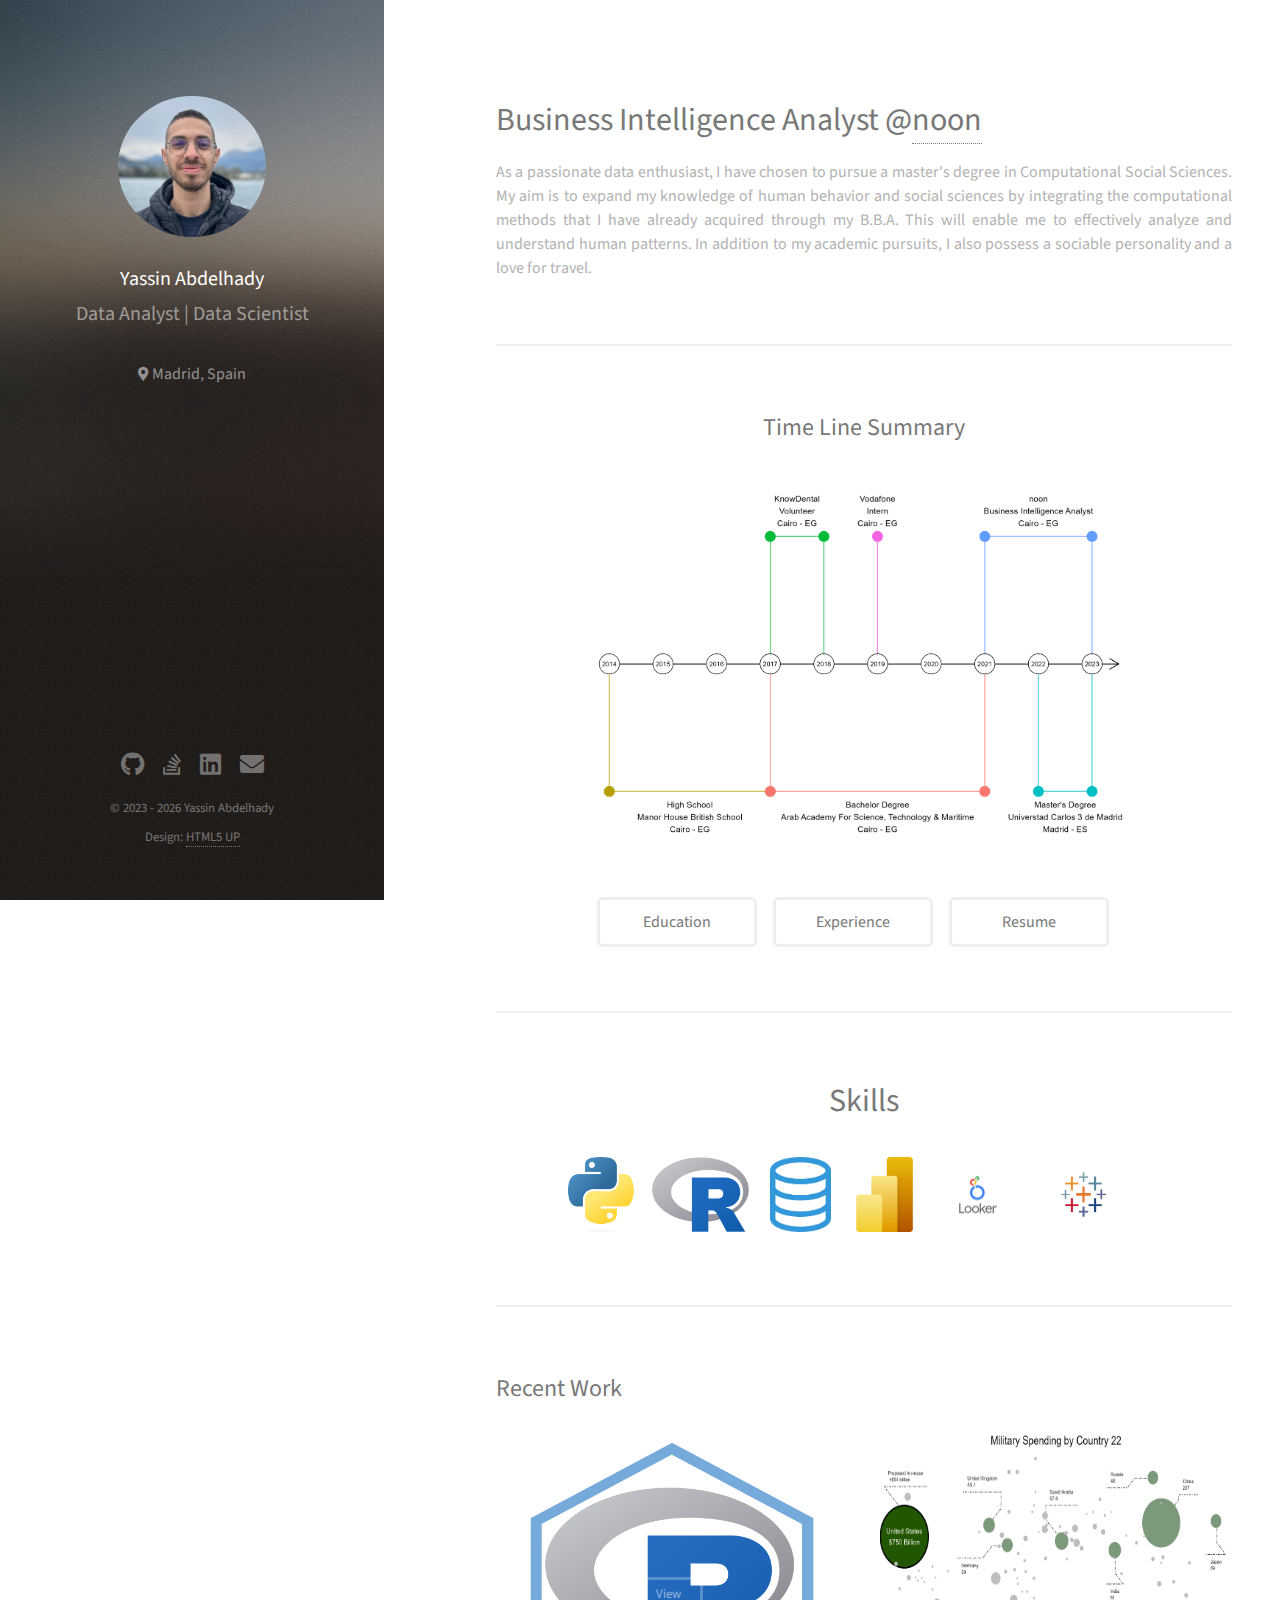
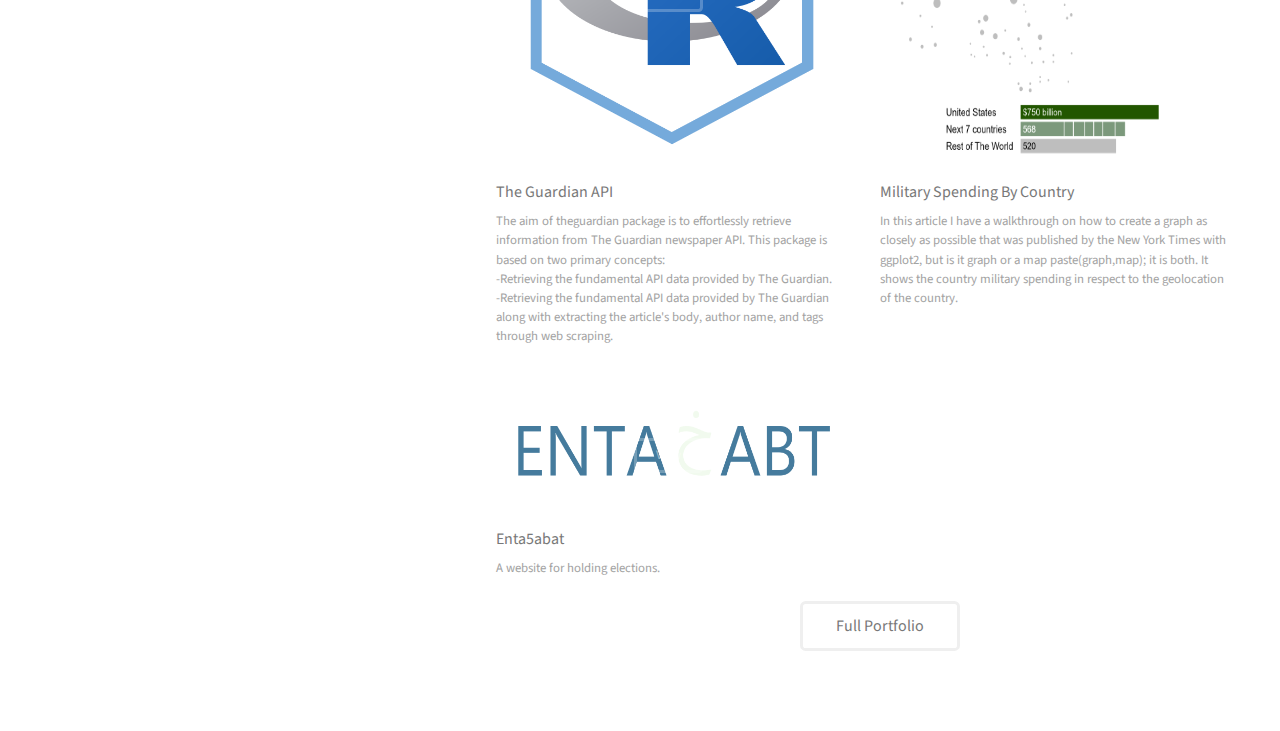
==== index.html @ 26bedea7 "go live" ====
<!-- Well hello  there ;) -->
<!DOCTYPE HTML>
<html>
	<head>
		<title>Yassin Abdelhady</title>
		<meta charset="utf-8" />
		<meta name="viewport" content="width=device-width, initial-scale=1, user-scalable=no" />
		<link rel="stylesheet" href="assets/css/main.css" />
		<link rel="icon" type="image/x-icon" href="pineapple.ico">
	</head>
	<body class="is-preload">
		<!-- Header -->
			
			<header id="header">
				
				<div class="inner">
					<img class="image avatar" src="images/headshot.jpeg" alt="" />
					<h1><strong>Yassin Abdelhady</strong></h1>
					<h1>Data Analyst | Data Scientist</h1>
					</h1>
					<br /><i class='fas fa-map-marker-alt' style='font-size:14px'></i>  Madrid, Spain
				</div>
			
			</header>

		<!-- Main -->
			<div id="main">
				<!-- One -->
					<section id="one">
						<header class="major">
							<h2>Business Intelligence Analyst 
								<!-- <br /> -->
							@<a href = 'https://www.noon.com/egypt-en/' target="_blank">noon</a></h2>
							<p>
								As a passionate data enthusiast, I have chosen to pursue a master's degree in Computational Social Sciences. 
								My aim is to expand my knowledge of human behavior and social sciences by integrating the computational methods that I have already acquired through my B.B.A. 
								This will enable me to effectively analyze and understand human patterns. In addition to my academic pursuits, I also possess a sociable personality and a love for travel.
							</p>
						</header>
					</section>

				<!-- Two -->
				<section id="two">
						<center><h2>Time Line Summary</h2></center>
							<img class="image fit thumb" t src="r/timeline/timeline.png" alt="" style="width: 75%;display: block;margin-left: auto;margin-right: auto;"/>
							<!-- <h3>Time Line</h3> -->
							<!-- <p>Lorem ipsum dolor sit amet nisl sed nullam feugiat.</p> -->
						<!-- <div style="float: left;"> -->
						
						<ul class="actions">
							<li style="float: left;"><a href="timeline/education.html" class="button">Education</a></li>
							<li style="float: left;"><a href="timeline/experience.html" class="button">Experience</a></li>
							<li style="float: left;"><a href="https://drive.google.com/uc?export=download&id=1dZt0J-HD755Jfjo79L6PGX-BUl7qCb-P" class="button" >Resume</a></li>
							<br>
							<li style = "color:transparent">blank</li>
						</ul>
					
				</section>
				<!-- <br><br> -->

				<!-- Three -->
				<section id="three">
					<center><strong><h1>Skills</h1></strong></center>
							<!-- <i class='fab fa-python' style='font-size:86px'></i> -->
							<!-- <i class='fab fa-R' style='font-size:36px'></i> -->
							<ul class="actions">
							<li style="float: left;" ><img src="images/thumbs/python.png" style="height: 75px;" title='Python'></img></li>
							<li style="float: left;"><img src="images/thumbs/R.png" style="height: 75px;" title='R'></img></li>
							<li style="float: left; margin-left: 5px;"><img src="images/thumbs/sql.png" style="height: 75px;" title='SQL'></img></li>
							<!-- <li style="float: left;border-left: 2px solid black;height: 75px; margin-left: 25px;"></li> -->
							<li style="float: left;"><img src="images/thumbs/Power_BI.png" style="height: 75px;" title='Power BI'></img></li>
							<li style="float: left;"><img src="images/thumbs/Looker.png" style="height: 75px;" title='Looker'></img></li>
							<li style="float: left;"><img src="images/thumbs/tableau.png" style="height: 75px;" title='Tableau'></img></li>
							<!-- <br> -->
							<li style = "color:transparent;">blank</li>

							</ul>
				</section>
				<!-- Four -->
					<section id="four">
						<h2>Recent Work</h2>
						<div class="row">
							<article class="col-6 col-12-xsmall work-item">
								<a href="http://127.0.0.1:5500/projects/theguardianapi/TheGuardianApi.html" class="image fit thumb"><img src="projects/theguardianapi/rpackages.png" alt="" /></a>
								<a href="https://github.com/Yassinabdelhadyy/theguardian">
									<h3>The Guardian API</h3>
								</a>
								<p>
									The aim of theguardian package is to effortlessly retrieve information from The Guardian newspaper API. This package is based on two primary concepts:
									<br>-Retrieving the fundamental API data provided by The Guardian.
									<br>-Retrieving the fundamental API data provided by The Guardian along with extracting the article's body, author name, and tags through web scraping.									 
								</p>
							</article>

							<article class="col-6 col-12-xsmall work-item">
								<!-- <a href="images/fulls/01.jpg" class="image fit thumb"><img src="images/thumbs/01.jpg" alt="" /></a> -->
								<a href="projects\datavisproject\100490068.html" class="image fit thumb" ><img src="projects\datavisproject\Replication.png" alt="Replication" /></a>
								<a href= "https://csslab.uc3m.es/dataviz/projects/2022/100490068/ ">
									<h3>Military Spending By Country</h3>
								</a>
								<p>In this article I have a walkthrough on how to create a graph as closely as possible that was published by the New York Times with ggplot2, but is it graph or a map paste(graph,map); it is both. It shows the country military spending in respect to the geolocation of the country.</p>
							</article>
							<article class="col-6 col-12-xsmall work-item">
								<a href="http://127.0.0.1:5500/projects/enta5abat/enta5abat.html" class="image fit thumb"><img src="projects\enta5abat\images\enta5abatlogo.png" alt="" /></a>
								<a href ="http://reso.great-site.net/?i=1" target="_blank"><h3>Enta5abat</h3></a>
								<p>A website for holding elections.</p>
							</article>
							<!-- <article class="col-6 col-12-xsmall work-item">
								<a href="#" class="image fit thumb"><img src="images/thumbs/02.jpg" alt="" /></a>
								<a href ="http://reso.great-site.net/?i=1" target="_blank"><h3></h3></a>
								<p></p>
							</article> -->

						</div>
						<ul class="actions">
							<li><a href="projects/projects.html" class="button">Full Portfolio</a></li>
						</ul>
					</section>
			</div>
		<!-- Footer -->
			<footer id="footer">
				<div class="inner">
					<ul class="icons">
						<!-- <li><a href="#" class="icon brands fa-twitter"><span class="label">Twitter</span></a></li> -->
						<li><a href="https://github.com/Yassinabdelhadyy" class="icon brands fa-github" target="_blank" ><span class="label">Github</span></a></li>
						<li><a href="https://stackoverflow.com/users/20646797/yassinabdelhady" class="icon brands fa-stack-overflow" target="_blank"><span class="label">Stack overflow</span></a></li>
						<li><a href="https://www.linkedin.com/in/yassin-abdelhady/" class="icon brands fa-linkedin" target="_blank"><span class="label">LinkedIn</span></a></li>
						<!-- <li><a href="#" class="icon brands fa-dribbble"><span class="label">Dribbble</span></a></li> -->
						<li><a href="mailto:yassinabdelhady@gmail.com" class="icon solid fa-envelope" target="_blank"><span class="label">Email</span></a></li>
					</ul>
					<ul class="copyright">
						<li>&copy; 2023 - <script>document.write(/\d{4}/.exec(Date())[0])</script> Yassin Abdelhady</li><li>Design: <a href="http://html5up.net">HTML5 UP</a></li>
					</ul>
				</div>
			</footer>

		<!-- Scripts -->
			<script src="assets/js/jquery.min.js"></script>
			<script src="assets/js/jquery.poptrox.min.js"></script>
			<script src="assets/js/browser.min.js"></script>
			<script src="assets/js/breakpoints.min.js"></script>
			<script src="assets/js/util.js"></script>
			<script src="assets/js/main.js"></script>

	</body>
</html>
---- assets/css/main.css ----
@import url("fontawesome-all.min.css");
@import url("https://fonts.googleapis.com/css?family=Source+Sans+Pro:400,400italic");

/*
	Strata by HTML5 UP
	html5up.net | @ajlkn
	Free for personal and commercial use under the CCA 3.0 license (html5up.net/license)
*/

html, body, div, span, applet, object,
iframe, h1, h2, h3, h4, h5, h6, p, blockquote,
pre, a, abbr, acronym, address, big, cite,
code, del, dfn, em, img, ins, kbd, q, s, samp,
small, strike, strong, sub, sup, tt, var, b,
u, i, center, dl, dt, dd, ol, ul, li, fieldset,
form, label, legend, table, caption, tbody,
tfoot, thead, tr, th, td, article, aside,
canvas, details, embed, figure, figcaption,
footer, header, hgroup, menu, nav, output, ruby,
section, summary, time, mark, audio, video {
	margin: 0;
	padding: 0;
	border: 0;
	font-size: 100%;
	font: inherit;
	vertical-align: baseline;}

article, aside, details, figcaption, figure,
footer, header, hgroup, menu, nav, section {
	display: block;}

body {
	line-height: 1;
}

ol, ul {
	list-style: none;
	
}

blockquote, q {
	quotes: none;
}

	blockquote:before, blockquote:after, q:before, q:after {
		content: '';
		content: none;
	}

table {
	border-collapse: collapse;
	border-spacing: 0;
}

body {
	-webkit-text-size-adjust: none;
}

mark {
	background-color: transparent;
	color: inherit;
}

input::-moz-focus-inner {
	border: 0;
	padding: 0;
}

input, select, textarea {
	-moz-appearance: none;
	-webkit-appearance: none;
	-ms-appearance: none;
	appearance: none;
}

/* Basic */

	html {
		box-sizing: border-box;
	}

	*, *:before, *:after {
		box-sizing: inherit;
	}

	body {
		background: #fff;
	}

		body.is-preload *, body.is-preload *:before, body.is-preload *:after {
			-moz-animation: none !important;
			-webkit-animation: none !important;
			-ms-animation: none !important;
			animation: none !important;
			-moz-transition: none !important;
			-webkit-transition: none !important;
			-ms-transition: none !important;
			transition: none !important;
		}

	body, input, select, textarea {
		color: #a2a2a2;
		font-family: "Source Sans Pro", Helvetica, sans-serif;
		font-size: 16pt;
		font-weight: 400;
		line-height: 1.75em;
	}

	a {
		-moz-transition: color 0.2s ease-in-out, border-color 0.2s ease-in-out;
		-webkit-transition: color 0.2s ease-in-out, border-color 0.2s ease-in-out;
		-ms-transition: color 0.2s ease-in-out, border-color 0.2s ease-in-out;
		transition: color 0.2s ease-in-out, border-color 0.2s ease-in-out;
		border-bottom: dotted 1px;
		color: #49bf9d;
		text-decoration: none;
	}

		a:hover {
			border-bottom-color: transparent;
			color: #49bf9d !important;
			text-decoration: none;
		}

	strong, b {
		color: #787878;
		font-weight: 400;
	}

	em, i {
		font-style: italic;
	}

	p {
		margin: 0 0 2em 0;
	}

	h1, h2, h3, h4, h5, h6 {
		color: #787878;
		font-weight: 400;
		line-height: 1em;
		margin: 0 0 1em 0;
	}

		h1 a, h2 a, h3 a, h4 a, h5 a, h6 a {
			color: inherit;
			text-decoration: none;
		}

	h1 {
		font-size: 2em;
		line-height: 1.5em;
	}

	h2 {
		font-size: 1.5em;
		line-height: 1.5em;
	}

	h3 {
		font-size: 1.25em;
		line-height: 1.5em;
	}

	h4 {
		font-size: 1.1em;
		line-height: 1.5em;
	}

	h5 {
		font-size: 0.9em;
		line-height: 1.5em;
	}

	h6 {
		font-size: 0.7em;
		line-height: 1.5em;
	}

	sub {
		font-size: 0.8em;
		position: relative;
		top: 0.5em;
	}

	sup {
		font-size: 0.8em;
		position: relative;
		top: -0.5em;
	}

	hr {
		border: 0;
		border-bottom: solid 2px #efefef;
		margin: 2em 0;
	}

		hr.major {
			margin: 3em 0;
		}

	blockquote {
		border-left: solid 6px #efefef;
		font-style: italic;
		margin: 0 0 2em 0;
		padding: 0.5em 0 0.5em 1.5em;
	}

	code {
		background: #f7f7f7;
		border-radius: 0.35em;
		border: solid 2px #efefef;
		font-family: "Courier New", monospace;
		font-size: 0.9em;
		margin: 0 0.25em;
		padding: 0.25em 0.65em;
	}

	pre {
		-webkit-overflow-scrolling: touch;
		font-family: "Courier New", monospace;
		font-size: 0.9em;
		margin: 0 0 2em 0;
	}

		pre code {
			display: block;
			line-height: 1.75em;
			padding: 1em 1.5em;
			overflow-x: auto;
		}

	.align-left {
		text-align: left;
	}

	.align-center {
		text-align: center;
	}

	.align-right {
		text-align: right;
	}

/* Container */

	.container {
		margin: 0 auto;
		max-width: calc(100% - 4em);
		width: 100%;
	}

		.container.xsmall {
			width: 25%;
		}

		.container.small {
			width: 50%;
		}

		.container.medium {
			width: 75%;
		}

		.container.large {
			width: 125%;
		}

		.container.xlarge {
			width: 150%;
		}

		.container.max {
			width: 100%;
		}

		@media screen and (max-width: 980px) {

			.container {
				width: 100% !important;
				max-width: 100% !important;
			}

		}

		@media screen and (max-width: 480px) {

			.container {
				max-width: calc(100% - 3em);
			}

		}

/* Row */

	.row {
		display: flex;
		flex-wrap: wrap;
		box-sizing: border-box;
		align-items: stretch;
	}

		.row > * {
			box-sizing: border-box;
		}

		.row.gtr-uniform > * > :last-child {
			margin-bottom: 0;
		}

		.row.aln-left {
			justify-content: flex-start;
		}

		.row.aln-center {
			justify-content: center;
		}

		.row.aln-right {
			justify-content: flex-end;
		}

		.row.aln-top {
			align-items: flex-start;
		}

		.row.aln-middle {
			align-items: center;
		}

		.row.aln-bottom {
			align-items: flex-end;
		}

		.row > .imp {
			order: -1;
		}

		.row > .col-1 {
			width: 8.33333%;
		}

		.row > .off-1 {
			margin-left: 8.33333%;
		}

		.row > .col-2 {
			width: 16.66667%;
		}

		.row > .off-2 {
			margin-left: 16.66667%;
		}

		.row > .col-3 {
			width: 25%;
		}

		.row > .off-3 {
			margin-left: 25%;
		}

		.row > .col-4 {
			width: 33.33333%;
		}

		.row > .off-4 {
			margin-left: 33.33333%;
		}

		.row > .col-5 {
			width: 41.66667%;
		}

		.row > .off-5 {
			margin-left: 41.66667%;
		}

		.row > .col-6 {
			width: 50%;
		}

		.row > .off-6 {
			margin-left: 50%;
		}

		.row > .col-7 {
			width: 58.33333%;
		}

		.row > .off-7 {
			margin-left: 58.33333%;
		}

		.row > .col-8 {
			width: 66.66667%;
		}

		.row > .off-8 {
			margin-left: 66.66667%;
		}

		.row > .col-9 {
			width: 75%;
		}

		.row > .off-9 {
			margin-left: 75%;
		}

		.row > .col-10 {
			width: 83.33333%;
		}

		.row > .off-10 {
			margin-left: 83.33333%;
		}

		.row > .col-11 {
			width: 91.66667%;
		}

		.row > .off-11 {
			margin-left: 91.66667%;
		}

		.row > .col-12 {
			width: 100%;
		}

		.row > .off-12 {
			margin-left: 100%;
		}

		.row.gtr-0 {
			margin-top: 0;
			margin-left: 0em;
		}

			.row.gtr-0 > * {
				padding: 0 0 0 0em;
			}

			.row.gtr-0.gtr-uniform {
				margin-top: 0em;
			}

				.row.gtr-0.gtr-uniform > * {
					padding-top: 0em;
				}

		.row.gtr-25 {
			margin-top: 0;
			margin-left: -0.625em;
		}

			.row.gtr-25 > * {
				padding: 0 0 0 0.625em;
			}

			.row.gtr-25.gtr-uniform {
				margin-top: -0.625em;
			}

				.row.gtr-25.gtr-uniform > * {
					padding-top: 0.625em;
				}

		.row.gtr-50 {
			margin-top: 0;
			margin-left: -1.25em;
		}

			.row.gtr-50 > * {
				padding: 0 0 0 1.25em;
			}

			.row.gtr-50.gtr-uniform {
				margin-top: -1.25em;
			}

				.row.gtr-50.gtr-uniform > * {
					padding-top: 1.25em;
				}

		.row {
			margin-top: 0;
			margin-left: -2.5em;
		}

			.row > * {
				padding: 0 0 0 2.5em;
			}

			.row.gtr-uniform {
				margin-top: -2.5em;
			}

				.row.gtr-uniform > * {
					padding-top: 2.5em;
				}

		.row.gtr-150 {
			margin-top: 0;
			margin-left: -3.75em;
		}

			.row.gtr-150 > * {
				padding: 0 0 0 3.75em;
			}

			.row.gtr-150.gtr-uniform {
				margin-top: -3.75em;
			}

				.row.gtr-150.gtr-uniform > * {
					padding-top: 3.75em;
				}

		.row.gtr-200 {
			margin-top: 0;
			margin-left: -5em;
		}

			.row.gtr-200 > * {
				padding: 0 0 0 5em;
			}

			.row.gtr-200.gtr-uniform {
				margin-top: -5em;
			}

				.row.gtr-200.gtr-uniform > * {
					padding-top: 5em;
				}

		@media screen and (max-width: 1800px) {

			.row {
				display: flex;
				flex-wrap: wrap;
				box-sizing: border-box;
				align-items: stretch;
			}

				.row > * {
					box-sizing: border-box;
				}

				.row.gtr-uniform > * > :last-child {
					margin-bottom: 0;
				}

				.row.aln-left {
					justify-content: flex-start;
				}

				.row.aln-center {
					justify-content: center;
				}

				.row.aln-right {
					justify-content: flex-end;
				}

				.row.aln-top {
					align-items: flex-start;
				}

				.row.aln-middle {
					align-items: center;
				}

				.row.aln-bottom {
					align-items: flex-end;
				}

				.row > .imp-xlarge {
					order: -1;
				}

				.row > .col-1-xlarge {
					width: 8.33333%;
				}

				.row > .off-1-xlarge {
					margin-left: 8.33333%;
				}

				.row > .col-2-xlarge {
					width: 16.66667%;
				}

				.row > .off-2-xlarge {
					margin-left: 16.66667%;
				}

				.row > .col-3-xlarge {
					width: 25%;
				}

				.row > .off-3-xlarge {
					margin-left: 25%;
				}

				.row > .col-4-xlarge {
					width: 33.33333%;
				}

				.row > .off-4-xlarge {
					margin-left: 33.33333%;
				}

				.row > .col-5-xlarge {
					width: 41.66667%;
				}

				.row > .off-5-xlarge {
					margin-left: 41.66667%;
				}

				.row > .col-6-xlarge {
					width: 50%;
				}

				.row > .off-6-xlarge {
					margin-left: 50%;
				}

				.row > .col-7-xlarge {
					width: 58.33333%;
				}

				.row > .off-7-xlarge {
					margin-left: 58.33333%;
				}

				.row > .col-8-xlarge {
					width: 66.66667%;
				}

				.row > .off-8-xlarge {
					margin-left: 66.66667%;
				}

				.row > .col-9-xlarge {
					width: 75%;
				}

				.row > .off-9-xlarge {
					margin-left: 75%;
				}

				.row > .col-10-xlarge {
					width: 83.33333%;
				}

				.row > .off-10-xlarge {
					margin-left: 83.33333%;
				}

				.row > .col-11-xlarge {
					width: 91.66667%;
				}

				.row > .off-11-xlarge {
					margin-left: 91.66667%;
				}

				.row > .col-12-xlarge {
					width: 100%;
				}

				.row > .off-12-xlarge {
					margin-left: 100%;
				}

				.row.gtr-0 {
					margin-top: 0;
					margin-left: 0em;
				}

					.row.gtr-0 > * {
						padding: 0 0 0 0em;
					}

					.row.gtr-0.gtr-uniform {
						margin-top: 0em;
					}

						.row.gtr-0.gtr-uniform > * {
							padding-top: 0em;
						}

				.row.gtr-25 {
					margin-top: 0;
					margin-left: -0.625em;
				}

					.row.gtr-25 > * {
						padding: 0 0 0 0.625em;
					}

					.row.gtr-25.gtr-uniform {
						margin-top: -0.625em;
					}

						.row.gtr-25.gtr-uniform > * {
							padding-top: 0.625em;
						}

				.row.gtr-50 {
					margin-top: 0;
					margin-left: -1.25em;
				}

					.row.gtr-50 > * {
						padding: 0 0 0 1.25em;
					}

					.row.gtr-50.gtr-uniform {
						margin-top: -1.25em;
					}

						.row.gtr-50.gtr-uniform > * {
							padding-top: 1.25em;
						}

				.row {
					margin-top: 0;
					margin-left: -2.5em;
				}

					.row > * {
						padding: 0 0 0 2.5em;
					}

					.row.gtr-uniform {
						margin-top: -2.5em;
					}

						.row.gtr-uniform > * {
							padding-top: 2.5em;
						}

				.row.gtr-150 {
					margin-top: 0;
					margin-left: -3.75em;
				}

					.row.gtr-150 > * {
						padding: 0 0 0 3.75em;
					}

					.row.gtr-150.gtr-uniform {
						margin-top: -3.75em;
					}

						.row.gtr-150.gtr-uniform > * {
							padding-top: 3.75em;
						}

				.row.gtr-200 {
					margin-top: 0;
					margin-left: -5em;
				}

					.row.gtr-200 > * {
						padding: 0 0 0 5em;
					}

					.row.gtr-200.gtr-uniform {
						margin-top: -5em;
					}

						.row.gtr-200.gtr-uniform > * {
							padding-top: 5em;
						}

		}

		@media screen and (max-width: 1280px) {

			.row {
				display: flex;
				flex-wrap: wrap;
				box-sizing: border-box;
				align-items: stretch;
			}

				.row > * {
					box-sizing: border-box;
				}

				.row.gtr-uniform > * > :last-child {
					margin-bottom: 0;
				}

				.row.aln-left {
					justify-content: flex-start;
				}

				.row.aln-center {
					justify-content: center;
				}

				.row.aln-right {
					justify-content: flex-end;
				}

				.row.aln-top {
					align-items: flex-start;
				}

				.row.aln-middle {
					align-items: center;
				}

				.row.aln-bottom {
					align-items: flex-end;
				}

				.row > .imp-large {
					order: -1;
				}

				.row > .col-1-large {
					width: 8.33333%;
				}

				.row > .off-1-large {
					margin-left: 8.33333%;
				}

				.row > .col-2-large {
					width: 16.66667%;
				}

				.row > .off-2-large {
					margin-left: 16.66667%;
				}

				.row > .col-3-large {
					width: 25%;
				}

				.row > .off-3-large {
					margin-left: 25%;
				}

				.row > .col-4-large {
					width: 33.33333%;
				}

				.row > .off-4-large {
					margin-left: 33.33333%;
				}

				.row > .col-5-large {
					width: 41.66667%;
				}

				.row > .off-5-large {
					margin-left: 41.66667%;
				}

				.row > .col-6-large {
					width: 50%;
				}

				.row > .off-6-large {
					margin-left: 50%;
				}

				.row > .col-7-large {
					width: 58.33333%;
				}

				.row > .off-7-large {
					margin-left: 58.33333%;
				}

				.row > .col-8-large {
					width: 66.66667%;
				}

				.row > .off-8-large {
					margin-left: 66.66667%;
				}

				.row > .col-9-large {
					width: 75%;
				}

				.row > .off-9-large {
					margin-left: 75%;
				}

				.row > .col-10-large {
					width: 83.33333%;
				}

				.row > .off-10-large {
					margin-left: 83.33333%;
				}

				.row > .col-11-large {
					width: 91.66667%;
				}

				.row > .off-11-large {
					margin-left: 91.66667%;
				}

				.row > .col-12-large {
					width: 100%;
				}

				.row > .off-12-large {
					margin-left: 100%;
				}

				.row.gtr-0 {
					margin-top: 0;
					margin-left: 0em;
				}

					.row.gtr-0 > * {
						padding: 0 0 0 0em;
					}

					.row.gtr-0.gtr-uniform {
						margin-top: 0em;
					}

						.row.gtr-0.gtr-uniform > * {
							padding-top: 0em;
						}

				.row.gtr-25 {
					margin-top: 0;
					margin-left: -0.5em;
				}

					.row.gtr-25 > * {
						padding: 0 0 0 0.5em;
					}

					.row.gtr-25.gtr-uniform {
						margin-top: -0.5em;
					}

						.row.gtr-25.gtr-uniform > * {
							padding-top: 0.5em;
						}

				.row.gtr-50 {
					margin-top: 0;
					margin-left: -1em;
				}

					.row.gtr-50 > * {
						padding: 0 0 0 1em;
					}

					.row.gtr-50.gtr-uniform {
						margin-top: -1em;
					}

						.row.gtr-50.gtr-uniform > * {
							padding-top: 1em;
						}

				.row {
					margin-top: 0;
					margin-left: -2em;
				}

					.row > * {
						padding: 0 0 0 2em;
					}

					.row.gtr-uniform {
						margin-top: -2em;
					}

						.row.gtr-uniform > * {
							padding-top: 2em;
						}

				.row.gtr-150 {
					margin-top: 0;
					margin-left: -3em;
				}

					.row.gtr-150 > * {
						padding: 0 0 0 3em;
					}

					.row.gtr-150.gtr-uniform {
						margin-top: -3em;
					}

						.row.gtr-150.gtr-uniform > * {
							padding-top: 3em;
						}

				.row.gtr-200 {
					margin-top: 0;
					margin-left: -4em;
				}

					.row.gtr-200 > * {
						padding: 0 0 0 4em;
					}

					.row.gtr-200.gtr-uniform {
						margin-top: -4em;
					}

						.row.gtr-200.gtr-uniform > * {
							padding-top: 4em;
						}

		}

		@media screen and (max-width: 980px) {

			.row {
				display: flex;
				flex-wrap: wrap;
				box-sizing: border-box;
				align-items: stretch;
			}

				.row > * {
					box-sizing: border-box;
				}

				.row.gtr-uniform > * > :last-child {
					margin-bottom: 0;
				}

				.row.aln-left {
					justify-content: flex-start;
				}

				.row.aln-center {
					justify-content: center;
				}

				.row.aln-right {
					justify-content: flex-end;
				}

				.row.aln-top {
					align-items: flex-start;
				}

				.row.aln-middle {
					align-items: center;
				}

				.row.aln-bottom {
					align-items: flex-end;
				}

				.row > .imp-medium {
					order: -1;
				}

				.row > .col-1-medium {
					width: 8.33333%;
				}

				.row > .off-1-medium {
					margin-left: 8.33333%;
				}

				.row > .col-2-medium {
					width: 16.66667%;
				}

				.row > .off-2-medium {
					margin-left: 16.66667%;
				}

				.row > .col-3-medium {
					width: 25%;
				}

				.row > .off-3-medium {
					margin-left: 25%;
				}

				.row > .col-4-medium {
					width: 33.33333%;
				}

				.row > .off-4-medium {
					margin-left: 33.33333%;
				}

				.row > .col-5-medium {
					width: 41.66667%;
				}

				.row > .off-5-medium {
					margin-left: 41.66667%;
				}

				.row > .col-6-medium {
					width: 50%;
				}

				.row > .off-6-medium {
					margin-left: 50%;
				}

				.row > .col-7-medium {
					width: 58.33333%;
				}

				.row > .off-7-medium {
					margin-left: 58.33333%;
				}

				.row > .col-8-medium {
					width: 66.66667%;
				}

				.row > .off-8-medium {
					margin-left: 66.66667%;
				}

				.row > .col-9-medium {
					width: 75%;
				}

				.row > .off-9-medium {
					margin-left: 75%;
				}

				.row > .col-10-medium {
					width: 83.33333%;
				}

				.row > .off-10-medium {
					margin-left: 83.33333%;
				}

				.row > .col-11-medium {
					width: 91.66667%;
				}

				.row > .off-11-medium {
					margin-left: 91.66667%;
				}

				.row > .col-12-medium {
					width: 100%;
				}

				.row > .off-12-medium {
					margin-left: 100%;
				}

				.row.gtr-0 {
					margin-top: 0;
					margin-left: 0em;
				}

					.row.gtr-0 > * {
						padding: 0 0 0 0em;
					}

					.row.gtr-0.gtr-uniform {
						margin-top: 0em;
					}

						.row.gtr-0.gtr-uniform > * {
							padding-top: 0em;
						}

				.row.gtr-25 {
					margin-top: 0;
					margin-left: -0.5em;
				}

					.row.gtr-25 > * {
						padding: 0 0 0 0.5em;
					}

					.row.gtr-25.gtr-uniform {
						margin-top: -0.5em;
					}

						.row.gtr-25.gtr-uniform > * {
							padding-top: 0.5em;
						}

				.row.gtr-50 {
					margin-top: 0;
					margin-left: -1em;
				}

					.row.gtr-50 > * {
						padding: 0 0 0 1em;
					}

					.row.gtr-50.gtr-uniform {
						margin-top: -1em;
					}

						.row.gtr-50.gtr-uniform > * {
							padding-top: 1em;
						}

				.row {
					margin-top: 0;
					margin-left: -2em;
				}

					.row > * {
						padding: 0 0 0 2em;
					}

					.row.gtr-uniform {
						margin-top: -2em;
					}

						.row.gtr-uniform > * {
							padding-top: 2em;
						}

				.row.gtr-150 {
					margin-top: 0;
					margin-left: -3em;
				}

					.row.gtr-150 > * {
						padding: 0 0 0 3em;
					}

					.row.gtr-150.gtr-uniform {
						margin-top: -3em;
					}

						.row.gtr-150.gtr-uniform > * {
							padding-top: 3em;
						}

				.row.gtr-200 {
					margin-top: 0;
					margin-left: -4em;
				}

					.row.gtr-200 > * {
						padding: 0 0 0 4em;
					}

					.row.gtr-200.gtr-uniform {
						margin-top: -4em;
					}

						.row.gtr-200.gtr-uniform > * {
							padding-top: 4em;
						}

		}

		@media screen and (max-width: 736px) {

			.row {
				display: flex;
				flex-wrap: wrap;
				box-sizing: border-box;
				align-items: stretch;
			}

				.row > * {
					box-sizing: border-box;
				}

				.row.gtr-uniform > * > :last-child {
					margin-bottom: 0;
				}

				.row.aln-left {
					justify-content: flex-start;
				}

				.row.aln-center {
					justify-content: center;
				}

				.row.aln-right {
					justify-content: flex-end;
				}

				.row.aln-top {
					align-items: flex-start;
				}

				.row.aln-middle {
					align-items: center;
				}

				.row.aln-bottom {
					align-items: flex-end;
				}

				.row > .imp-small {
					order: -1;
				}

				.row > .col-1-small {
					width: 8.33333%;
				}

				.row > .off-1-small {
					margin-left: 8.33333%;
				}

				.row > .col-2-small {
					width: 16.66667%;
				}

				.row > .off-2-small {
					margin-left: 16.66667%;
				}

				.row > .col-3-small {
					width: 25%;
				}

				.row > .off-3-small {
					margin-left: 25%;
				}

				.row > .col-4-small {
					width: 33.33333%;
				}

				.row > .off-4-small {
					margin-left: 33.33333%;
				}

				.row > .col-5-small {
					width: 41.66667%;
				}

				.row > .off-5-small {
					margin-left: 41.66667%;
				}

				.row > .col-6-small {
					width: 50%;
				}

				.row > .off-6-small {
					margin-left: 50%;
				}

				.row > .col-7-small {
					width: 58.33333%;
				}

				.row > .off-7-small {
					margin-left: 58.33333%;
				}

				.row > .col-8-small {
					width: 66.66667%;
				}

				.row > .off-8-small {
					margin-left: 66.66667%;
				}

				.row > .col-9-small {
					width: 75%;
				}

				.row > .off-9-small {
					margin-left: 75%;
				}

				.row > .col-10-small {
					width: 83.33333%;
				}

				.row > .off-10-small {
					margin-left: 83.33333%;
				}

				.row > .col-11-small {
					width: 91.66667%;
				}

				.row > .off-11-small {
					margin-left: 91.66667%;
				}

				.row > .col-12-small {
					width: 100%;
				}

				.row > .off-12-small {
					margin-left: 100%;
				}

				.row.gtr-0 {
					margin-top: 0;
					margin-left: 0em;
				}

					.row.gtr-0 > * {
						padding: 0 0 0 0em;
					}

					.row.gtr-0.gtr-uniform {
						margin-top: 0em;
					}

						.row.gtr-0.gtr-uniform > * {
							padding-top: 0em;
						}

				.row.gtr-25 {
					margin-top: 0;
					margin-left: -0.375em;
				}

					.row.gtr-25 > * {
						padding: 0 0 0 0.375em;
					}

					.row.gtr-25.gtr-uniform {
						margin-top: -0.375em;
					}

						.row.gtr-25.gtr-uniform > * {
							padding-top: 0.375em;
						}

				.row.gtr-50 {
					margin-top: 0;
					margin-left: -0.75em;
				}

					.row.gtr-50 > * {
						padding: 0 0 0 0.75em;
					}

					.row.gtr-50.gtr-uniform {
						margin-top: -0.75em;
					}

						.row.gtr-50.gtr-uniform > * {
							padding-top: 0.75em;
						}

				.row {
					margin-top: 0;
					margin-left: -1.5em;
				}

					.row > * {
						padding: 0 0 0 1.5em;
					}

					.row.gtr-uniform {
						margin-top: -1.5em;
					}

						.row.gtr-uniform > * {
							padding-top: 1.5em;
						}

				.row.gtr-150 {
					margin-top: 0;
					margin-left: -2.25em;
				}

					.row.gtr-150 > * {
						padding: 0 0 0 2.25em;
					}

					.row.gtr-150.gtr-uniform {
						margin-top: -2.25em;
					}

						.row.gtr-150.gtr-uniform > * {
							padding-top: 2.25em;
						}

				.row.gtr-200 {
					margin-top: 0;
					margin-left: -3em;
				}

					.row.gtr-200 > * {
						padding: 0 0 0 3em;
					}

					.row.gtr-200.gtr-uniform {
						margin-top: -3em;
					}

						.row.gtr-200.gtr-uniform > * {
							padding-top: 3em;
						}

		}

		@media screen and (max-width: 480px) {

			.row {
				display: flex;
				flex-wrap: wrap;
				box-sizing: border-box;
				align-items: stretch;
			}

				.row > * {
					box-sizing: border-box;
				}

				.row.gtr-uniform > * > :last-child {
					margin-bottom: 0;
				}

				.row.aln-left {
					justify-content: flex-start;
				}

				.row.aln-center {
					justify-content: center;
				}

				.row.aln-right {
					justify-content: flex-end;
				}

				.row.aln-top {
					align-items: flex-start;
				}

				.row.aln-middle {
					align-items: center;
				}

				.row.aln-bottom {
					align-items: flex-end;
				}

				.row > .imp-xsmall {
					order: -1;
				}

				.row > .col-1-xsmall {
					width: 8.33333%;
				}

				.row > .off-1-xsmall {
					margin-left: 8.33333%;
				}

				.row > .col-2-xsmall {
					width: 16.66667%;
				}

				.row > .off-2-xsmall {
					margin-left: 16.66667%;
				}

				.row > .col-3-xsmall {
					width: 25%;
				}

				.row > .off-3-xsmall {
					margin-left: 25%;
				}

				.row > .col-4-xsmall {
					width: 33.33333%;
				}

				.row > .off-4-xsmall {
					margin-left: 33.33333%;
				}

				.row > .col-5-xsmall {
					width: 41.66667%;
				}

				.row > .off-5-xsmall {
					margin-left: 41.66667%;
				}

				.row > .col-6-xsmall {
					width: 50%;
				}

				.row > .off-6-xsmall {
					margin-left: 50%;
				}

				.row > .col-7-xsmall {
					width: 58.33333%;
				}

				.row > .off-7-xsmall {
					margin-left: 58.33333%;
				}

				.row > .col-8-xsmall {
					width: 66.66667%;
				}

				.row > .off-8-xsmall {
					margin-left: 66.66667%;
				}

				.row > .col-9-xsmall {
					width: 75%;
				}

				.row > .off-9-xsmall {
					margin-left: 75%;
				}

				.row > .col-10-xsmall {
					width: 83.33333%;
				}

				.row > .off-10-xsmall {
					margin-left: 83.33333%;
				}

				.row > .col-11-xsmall {
					width: 91.66667%;
				}

				.row > .off-11-xsmall {
					margin-left: 91.66667%;
				}

				.row > .col-12-xsmall {
					width: 100%;
				}

				.row > .off-12-xsmall {
					margin-left: 100%;
				}

				.row.gtr-0 {
					margin-top: 0;
					margin-left: 0em;
				}

					.row.gtr-0 > * {
						padding: 0 0 0 0em;
					}

					.row.gtr-0.gtr-uniform {
						margin-top: 0em;
					}

						.row.gtr-0.gtr-uniform > * {
							padding-top: 0em;
						}

				.row.gtr-25 {
					margin-top: 0;
					margin-left: -0.375em;
				}

					.row.gtr-25 > * {
						padding: 0 0 0 0.375em;
					}

					.row.gtr-25.gtr-uniform {
						margin-top: -0.375em;
					}

						.row.gtr-25.gtr-uniform > * {
							padding-top: 0.375em;
						}

				.row.gtr-50 {
					margin-top: 0;
					margin-left: -0.75em;
				}

					.row.gtr-50 > * {
						padding: 0 0 0 0.75em;
					}

					.row.gtr-50.gtr-uniform {
						margin-top: -0.75em;
					}

						.row.gtr-50.gtr-uniform > * {
							padding-top: 0.75em;
						}

				.row {
					margin-top: 0;
					margin-left: -1.5em;
				}

					.row > * {
						padding: 0 0 0 1.5em;
					}

					.row.gtr-uniform {
						margin-top: -1.5em;
					}

						.row.gtr-uniform > * {
							padding-top: 1.5em;
						}

				.row.gtr-150 {
					margin-top: 0;
					margin-left: -2.25em;
				}

					.row.gtr-150 > * {
						padding: 0 0 0 2.25em;
					}

					.row.gtr-150.gtr-uniform {
						margin-top: -2.25em;
					}

						.row.gtr-150.gtr-uniform > * {
							padding-top: 2.25em;
						}

				.row.gtr-200 {
					margin-top: 0;
					margin-left: -3em;
				}

					.row.gtr-200 > * {
						padding: 0 0 0 3em;
					}

					.row.gtr-200.gtr-uniform {
						margin-top: -3em;
					}

						.row.gtr-200.gtr-uniform > * {
							padding-top: 3em;
						}

		}

/* Section/Article */

	section.special, article.special {
		text-align: center;
	}

	header p {
		color: #b2b2b2;
		position: relative;
		margin: 0 0 1.5em 0;
	}

	header h2 + p {
		font-size: 1.25em;
		margin-top: -1em;
		line-height: 1.5em;
	}

	header h3 + p {
		font-size: 1.1em;
		margin-top: -0.8em;
		line-height: 1.5em;
	}

	header h4 + p,
	header h5 + p,
	header h6 + p {
		font-size: 0.9em;
		margin-top: -0.6em;
		line-height: 1.5em;
	}

	header.major h2 {
		font-size: 2em;
	}
	header.major p {
		font-size: 16px;
		text-align: justify;
	}

/* Form */

	form {
		margin: 0 0 2em 0;
	}

	label {
		color: #787878;
		display: block;
		font-size: 0.9em;
		font-weight: 400;
		margin: 0 0 1em 0;
	}

	input[type="text"],
	input[type="password"],
	input[type="email"],
	select,
	textarea {
		-moz-appearance: none;
		-webkit-appearance: none;
		-ms-appearance: none;
		appearance: none;
		background: #f7f7f7;
		border-radius: 0.35em;
		border: solid 2px transparent;
		color: inherit;
		display: block;
		outline: 0;
		padding: 0 0.75em;
		text-decoration: none;
		width: 100%;
	}

		input[type="text"]:invalid,
		input[type="password"]:invalid,
		input[type="email"]:invalid,
		select:invalid,
		textarea:invalid {
			box-shadow: none;
		}

		input[type="text"]:focus,
		input[type="password"]:focus,
		input[type="email"]:focus,
		select:focus,
		textarea:focus {
			border-color: #49bf9d;
		}

	select {
		background-image: url("data:image/svg+xml;charset=utf8,%3Csvg xmlns='http://www.w3.org/2000/svg' width='40' height='40' preserveAspectRatio='none' viewBox='0 0 40 40'%3E%3Cpath d='M9.4,12.3l10.4,10.4l10.4-10.4c0.2-0.2,0.5-0.4,0.9-0.4c0.3,0,0.6,0.1,0.9,0.4l3.3,3.3c0.2,0.2,0.4,0.5,0.4,0.9 c0,0.4-0.1,0.6-0.4,0.9L20.7,31.9c-0.2,0.2-0.5,0.4-0.9,0.4c-0.3,0-0.6-0.1-0.9-0.4L4.3,17.3c-0.2-0.2-0.4-0.5-0.4-0.9 c0-0.4,0.1-0.6,0.4-0.9l3.3-3.3c0.2-0.2,0.5-0.4,0.9-0.4S9.1,12.1,9.4,12.3z' fill='%23dfdfdf' /%3E%3C/svg%3E");
		background-size: 1.25rem;
		background-repeat: no-repeat;
		background-position: calc(100% - 1rem) center;
		height: 2.75em;
		padding-right: 2.75em;
		text-overflow: ellipsis;
	}

		select option {
			color: #787878;
			background: #fff;
		}

		select:focus::-ms-value {
			background-color: transparent;
		}

		select::-ms-expand {
			display: none;
		}

	input[type="text"],
	input[type="password"],
	input[type="email"],
	select {
		height: 2.75em;
	}

	textarea {
		padding: 0.75em;
	}

	input[type="checkbox"],
	input[type="radio"] {
		-moz-appearance: none;
		-webkit-appearance: none;
		-ms-appearance: none;
		appearance: none;
		display: block;
		float: left;
		margin-right: -2em;
		opacity: 0;
		width: 1em;
		z-index: -1;
	}

		input[type="checkbox"] + label,
		input[type="radio"] + label {
			text-decoration: none;
			color: #a2a2a2;
			cursor: pointer;
			display: inline-block;
			font-size: 1em;
			font-weight: 400;
			padding-left: 2.4em;
			padding-right: 0.75em;
			position: relative;
		}

			input[type="checkbox"] + label:before,
			input[type="radio"] + label:before {
				-moz-osx-font-smoothing: grayscale;
				-webkit-font-smoothing: antialiased;
				display: inline-block;
				font-style: normal;
				font-variant: normal;
				text-rendering: auto;
				line-height: 1;
				text-transform: none !important;
				font-family: 'Font Awesome 5 Free';
				font-weight: 900;
			}

			input[type="checkbox"] + label:before,
			input[type="radio"] + label:before {
				background: #f7f7f7;
				border-radius: 0.35em;
				border: solid 2px transparent;
				content: '';
				display: inline-block;
				font-size: 0.8em;
				height: 2.0625em;
				left: 0;
				line-height: 1.85625em;
				position: absolute;
				text-align: center;
				top: 0;
				width: 2.0625em;
			}

		input[type="checkbox"]:checked + label:before,
		input[type="radio"]:checked + label:before {
			background: #787878;
			border-color: #787878;
			color: #fff;
			content: '\f00c';
		}

		input[type="checkbox"]:focus + label:before,
		input[type="radio"]:focus + label:before {
			border-color: #49bf9d;
		}

	input[type="checkbox"] + label:before {
		border-radius: 0.35em;
	}

	input[type="radio"] + label:before {
		border-radius: 100%;
	}

	::-webkit-input-placeholder {
		color: #b2b2b2 !important;
		opacity: 1.0;
	}

	:-moz-placeholder {
		color: #b2b2b2 !important;
		opacity: 1.0;
	}

	::-moz-placeholder {
		color: #b2b2b2 !important;
		opacity: 1.0;
	}

	:-ms-input-placeholder {
		color: #b2b2b2 !important;
		opacity: 1.0;
	}

/* Box */

	.box {
		border-radius: 0.35em;
		border: solid 2px #efefef;
		margin-bottom: 2em;
		padding: 1.5em;
	}

		.box > :last-child,
		.box > :last-child > :last-child,
		.box > :last-child > :last-child > :last-child {
			margin-bottom: 0;
		}

		.box.alt {
			border: 0;
			border-radius: 0;
			padding: 0;
		}

/* Icon */

	.icon {
		text-decoration: none;
		border-bottom: none;
		position: relative;
	}

		.icon:before {
			-moz-osx-font-smoothing: grayscale;
			-webkit-font-smoothing: antialiased;
			display: inline-block;
			font-style: normal;
			font-variant: normal;
			text-rendering: auto;
			line-height: 1;
			text-transform: none !important;
			font-family: 'Font Awesome 5 Free';
			font-weight: 400;
		}

		.icon > .label {
			display: none;
		}

		.icon:before {
			line-height: inherit;
		}

		.icon.solid:before {
			font-weight: 900;
		}

		.icon.brands:before {
			font-family: 'Font Awesome 5 Brands';
		}

/* Image */

	.image {
		border-radius: 0.35em;
		border: 0;
		display: inline-block;
		position: relative;
		/* width:  100px; */
    	/* height: 300px; */
	}

		.image:before {
			-moz-transition: opacity 0.2s ease-in-out;
			-webkit-transition: opacity 0.2s ease-in-out;
			-ms-transition: opacity 0.2s ease-in-out;
			transition: opacity 0.2s ease-in-out;
			/* background: url("images/overlay.png"); */
			border-radius: 0.35em;
			content: '';
			display: block;
			height: 100%;
			left: 0;
			opacity: 0.3;
			position: absolute;
			top: 0;
			width: 100%;
		}

		.image.thumb {
			text-align: center;
			
		}

			.image.thumb:after {
				-moz-transition: opacity 0.2s ease-in-out;
				-webkit-transition: opacity 0.2s ease-in-out;
				-ms-transition: opacity 0.2s ease-in-out;
				transition: opacity 0.2s ease-in-out;
				border-radius: 0.35em;
				border: solid 3px rgba(255, 255, 255, 0.5);
				color: #fff;
				content: 'View';
				display: inline-block;
				font-size: 0.8em;
				font-weight: 400;
				left: 50%;
				line-height: 2.25em;
				margin: -1.25em 0 0 -3em;
				opacity: 0.5;
				padding: 0 1.5em;
				position: absolute;
				text-align: center;
				text-decoration: none;
				top: 50%;
				white-space: nowrap;
			}

			.image.thumb:hover:after {
				opacity: 1.0;
			}

			.image.thumb:hover:before {
				background: url("images/overlay.png"), url("images/overlay.png");
				opacity: 0.1;
			}

		.image img {
			border-radius: 0.35em;
			display: block;
		}

		.image.left {
			float: left;
			margin: 0 1.5em 1em 0;
			top: 0.25em;
		}

		.image.right {
			float: right;
			margin: 0 0 1em 1.5em;
			top: 0.25em;
		}

		.image.left, .image.right {
			max-width: 40%;
			
		}

			.image.left img, .image.right img {
				width: 100%;
			}

		.image.fit {
			display: block;
			margin: 0 0 2em 0;
			width: 100%;
			object-fit: cover;
		}

			.image.fit img {
				width: 100%;
				height: 100%;
			}

		.image.avatar {
			border-radius: 100%;
		}

			.image.avatar:before {
				display: none;
			}

			.image.avatar img {
				border-radius: 100%;
				width: 100%;
			}

/* List */

	ol {
		list-style: decimal;
		margin: 0 0 2em 0;
		padding-left: 1.25em;
	}

		ol li {
			padding-left: 0.25em;
			
		}

	ul {
		list-style: disc;
		margin: 0 0 2em 0;
		padding-left: 1em;
	}

		ul li {
			padding-left: 0.5em;
			
		}

		ul.alt {
			list-style: none;
			padding-left: 0;
		}

			ul.alt li {
				border-top: solid 2px #efefef;
				padding: 0.5em 0;
			}

				ul.alt li:first-child {
					border-top: 0;
					padding-top: 0;
				}

	dl {
		margin: 0 0 2em 0;
	}

/* Icons */

	ul.icons {
		cursor: default;
		list-style: none;
		padding-left: 0;
		
	}

		ul.icons li {
			display: inline-block;
			padding: 0 1em 0 0;
			
			
		}

			ul.icons li:last-child {
				padding-right: 0;
				
				
			}

			ul.icons li .icon:before {
				font-size: 1.5em;
				
				
			}

/* Labeled Icons */

	ul.labeled-icons {
		list-style: none;
		padding: 0;
	}

		ul.labeled-icons li {
			line-height: 1.75em;
			margin: 1.5em 0 0 0;
			padding-left: 2.25em;
			position: relative;
		}

			ul.labeled-icons li:first-child {
				margin-top: 0;
			}

			ul.labeled-icons li a {
				color: inherit;
			}

			ul.labeled-icons li h3 {
				color: #b2b2b2;
				left: 0;
				position: absolute;
				text-align: center;
				top: 0;
				width: 1em;
			}

/* Actions */

	ul.actions {
		display: -moz-flex;
		/* display: -webkit-flex; */
		/* display: -ms-flex; */
		/* display: flex; */
		cursor: default;
		list-style: none;
		/* margin-left: -1em;
		padding-left: 0; */
		margin-left: auto;
		margin-right: auto;
		display: flex;
		justify-content: center;

		
	}

		ul.actions li {
			padding: 0 0 0 1em;
			vertical-align: middle;
		}

		ul.actions.special {
			-moz-justify-content: center;
			-webkit-justify-content: center;
			-ms-justify-content: center;
			justify-content: center;
			width: 100%;
			margin-left: 0;
		}

			ul.actions.special li:first-child {
				padding-left: 0;
				
			}

		ul.actions.stacked {
			-moz-flex-direction: column;
			-webkit-flex-direction: column;
			-ms-flex-direction: column;
			flex-direction: column;
			margin-left: 0;
		}

			ul.actions.stacked li {
				padding: 1.3em 0 0 0;
			}

				ul.actions.stacked li:first-child {
					padding-top: 0;
				}

		ul.actions.fit {
			width: calc(100% + 1em);
		}

			ul.actions.fit li {
				-moz-flex-grow: 1;
				-webkit-flex-grow: 1;
				-ms-flex-grow: 1;
				flex-grow: 1;
				-moz-flex-shrink: 1;
				-webkit-flex-shrink: 1;
				-ms-flex-shrink: 1;
				flex-shrink: 1;
				width: 100%;
			}

				ul.actions.fit li > * {
					width: 100%;
				}

			ul.actions.fit.stacked {
				width: 100%;
			}

		@media screen and (max-width: 480px) {

			ul.actions:not(.fixed) {
				-moz-flex-direction: column;
				-webkit-flex-direction: column;
				-ms-flex-direction: column;
				flex-direction: column;
				margin-left: 0;
				width: 100% !important;
			}

				ul.actions:not(.fixed) li {
					-moz-flex-grow: 1;
					-webkit-flex-grow: 1;
					-ms-flex-grow: 1;
					flex-grow: 1;
					-moz-flex-shrink: 1;
					-webkit-flex-shrink: 1;
					-ms-flex-shrink: 1;
					flex-shrink: 1;
					padding: 1em 0 0 0;
					text-align: center;
					width: 100%;
				}

					ul.actions:not(.fixed) li > * {
						/* width: 100%; */
					}

					ul.actions:not(.fixed) li:first-child {
						padding-top: 0;
					}

					ul.actions:not(.fixed) li input[type="submit"],
					ul.actions:not(.fixed) li input[type="reset"],
					ul.actions:not(.fixed) li input[type="button"],
					ul.actions:not(.fixed) li button,
					ul.actions:not(.fixed) li .button {
						width: 100%;
					}

						ul.actions:not(.fixed) li input[type="submit"].icon:before,
						ul.actions:not(.fixed) li input[type="reset"].icon:before,
						ul.actions:not(.fixed) li input[type="button"].icon:before,
						ul.actions:not(.fixed) li button.icon:before,
						ul.actions:not(.fixed) li .button.icon:before {
							margin-left: -0.5em;
						}

		}

/* Table */

	.table-wrapper {
		-webkit-overflow-scrolling: touch;
		overflow-x: auto;
	}

	table {
		margin: 0 0 2em 0;
		width: 100%;
	}

		table tbody tr {
			border: solid 1px #efefef;
			border-left: 0;
			border-right: 0;
		}

			table tbody tr:nth-child(2n + 1) {
				background-color: #f7f7f7;
			}

		table td {
			padding: 0.75em 0.75em;
		}

		table th {
			color: #787878;
			font-size: 0.9em;
			font-weight: 400;
			padding: 0 0.75em 0.75em 0.75em;
			text-align: left;
		}

		table thead {
			border-bottom: solid 2px #efefef;
		}

		table tfoot {
			border-top: solid 2px #efefef;
		}

		table.alt {
			border-collapse: separate;
		}

			table.alt tbody tr td {
				border: solid 2px #efefef;
				border-left-width: 0;
				border-top-width: 0;
			}

				table.alt tbody tr td:first-child {
					border-left-width: 2px;
				}

			table.alt tbody tr:first-child td {
				border-top-width: 2px;
			}

			table.alt thead {
				border-bottom: 0;
			}

			table.alt tfoot {
				border-top: 0;
			}

/* Button */

	input[type="submit"],
	input[type="reset"],
	input[type="button"],
	.button {
		-moz-appearance: none;
		-webkit-appearance: none;
		-ms-appearance: none;
		appearance: none;
		-moz-transition: background-color 0.2s ease-in-out, color 0.2s ease-in-out, border-color 0.2s ease-in-out;
		-webkit-transition: background-color 0.2s ease-in-out, color 0.2s ease-in-out, border-color 0.2s ease-in-out;
		-ms-transition: background-color 0.2s ease-in-out, color 0.2s ease-in-out, border-color 0.2s ease-in-out;
		transition: background-color 0.2s ease-in-out, color 0.2s ease-in-out, border-color 0.2s ease-in-out;
		background-color: transparent;
		border-radius: 0.35em;
		border: solid 3px #efefef;
		color: #787878 !important;
		cursor: pointer;
		display: inline-block;
		font-weight: 400;
		height: 3.15em;
		height: calc(2.75em + 6px);
		line-height: 2.75em;
		min-width: 10em;
		padding: 0 1.5em;
		text-align: center;
		text-decoration: none;
		white-space: nowrap;
		/* margin: auto; */
	}

		input[type="submit"]:hover,
		input[type="reset"]:hover,
		input[type="button"]:hover,
		.button:hover {
			border-color: #49bf9d;
			color: #49bf9d !important;
		}

		input[type="submit"]:active,
		input[type="reset"]:active,
		input[type="button"]:active,
		.button:active {
			background-color: rgba(73, 191, 157, 0.1);
			border-color: #49bf9d;
			color: #49bf9d !important;
		}

		input[type="submit"].icon,
		input[type="reset"].icon,
		input[type="button"].icon,
		.button.icon {
			padding-left: 1.35em;
		}

			input[type="submit"].icon:before,
			input[type="reset"].icon:before,
			input[type="button"].icon:before,
			.button.icon:before {
				margin-right: 0.5em;
			}

		input[type="submit"].fit,
		input[type="reset"].fit,
		input[type="button"].fit,
		.button.fit {
			min-width: 0;
			width: 100%;
		}

		input[type="submit"].small,
		input[type="reset"].small,
		input[type="button"].small,
		.button.small {
			font-size: 0.8em;
		}

		input[type="submit"].large,
		input[type="reset"].large,
		input[type="button"].large,
		.button.large {
			font-size: 1.35em;
		}

		input[type="submit"].primary,
		input[type="reset"].primary,
		input[type="button"].primary,
		.button.primary {
			background-color: #49bf9d;
			border-color: #49bf9d;
			color: #ffffff !important;
		}

			input[type="submit"].primary:hover,
			input[type="reset"].primary:hover,
			input[type="button"].primary:hover,
			.button.primary:hover {
				background-color: #5cc6a7;
				border-color: #5cc6a7;
			}

			input[type="submit"].primary:active,
			input[type="reset"].primary:active,
			input[type="button"].primary:active,
			.button.primary:active {
				background-color: #3eb08f;
				border-color: #3eb08f;
			}

		input[type="submit"].disabled, input[type="submit"]:disabled,
		input[type="reset"].disabled,
		input[type="reset"]:disabled,
		input[type="button"].disabled,
		input[type="button"]:disabled,
		.button.disabled,
		.button:disabled {
			background-color: #e7e7e7 !important;
			border-color: #e7e7e7 !important;
			color: #b2b2b2 !important;
			cursor: default;
		}

/* Work Item */

	.work-item {
		margin: 0 0 2em 0;
		/* height: 450px; */
	}

		.work-item .image {
			margin: 0 0 1.5em 0;
			height: 60%;
			align-items: center;
			/* max-width: 100%; */
			/* max-height: 100%; */
		}

		.work-item h3 {
			font-size: 1em;
			margin: 0 0 0.5em 0;
		}

		.work-item p {
			font-size: 0.8em;
			line-height: 1.5em;
			margin: 0;
		}

/* Header */

	#header {
		display: -moz-flex;
		display: -webkit-flex;
		display: -ms-flex;
		display: flex;
		-moz-flex-direction: column;
		-webkit-flex-direction: column;
		-ms-flex-direction: column;
		flex-direction: column;
		-moz-align-items: -moz-flex-end;
		-webkit-align-items: -webkit-flex-end;
		-ms-align-items: -ms-flex-end;
		align-items: flex-end;
		-moz-justify-content: space-between;
		-webkit-justify-content: space-between;
		-ms-justify-content: space-between;
		justify-content: space-between;
		background-color: #1f1815;
		background-attachment: scroll,								scroll;
		background-image: url("images/overlay.png"), url("../../images/bg.jpg");
		background-position: top left,							top left;
		background-repeat: repeat,								no-repeat;
		background-size: auto,								150%;
		color: rgba(255, 255, 255, 0.5);
		height: 100%;
		left: 0;
		padding: 8em 4em;
		position: fixed;
		text-align: right;
		top: 0;
		width: 35%;
	}

		#header > * {
			-moz-flex-shrink: 0;
			-webkit-flex-shrink: 0;
			-ms-flex-shrink: 0;
			flex-shrink: 0;
			width: 100%;
		}

		#header > .inner {
			-moz-flex-grow: 1;
			-webkit-flex-grow: 1;
			-ms-flex-grow: 1;
			flex-grow: 1;
			margin: 0 0 2em 0;
			text-align: center;

		}

		#header strong, #header b {
			color: #ffffff;
		}

		#header h2, #header h3, #header h4, #header h5, #header h6 {
			color: #ffffff;
		}

		#header h1 {
			color: rgba(255, 255, 255, 0.5);
			font-size: 1.35em;
			line-height: 1.75em;
			margin: 0;
		}

		#header .image.avatar {
			margin: 0 0 1em 0;
			width: 9.25em;
		}

/* Footer */

	#footer .icons {
		margin: 1em 0 0 0;
		text-align: center;
	}

		#footer .icons a {
			color: rgba(255, 255, 255, 0.4);
			
		}

	#footer .copyright {
		color: rgba(255, 255, 255, 0.4);
		font-size: 0.8em;
		list-style: none;
		margin: 1em 0 0 0;
		padding: 0;
		text-align: center;
	}

		#footer .copyright li {
			border-left: solid 1px rgba(255, 255, 255, 0.25);
			display: inline-block;
			line-height: 1em;
			margin-left: 0.75em;
			padding-left: 0.75em;
		}

			#footer .copyright li:first-child {
				border-left: 0;
				margin-left: 0;
				padding-left: 0;
			}

			#footer .copyright li a {
				color: inherit;
			}

/* Main */

	#main {
		margin-left: 35%;
		max-width: 59em;
		padding: 8em 4em 4em 4em;
		width: calc(100% - 35%);
	}

		#main > section {
			border-top: solid 2px #efefef;
			margin: 4em 0 0 0;
			padding: 4em 0 0 0;

		}

			#main > section:first-child {
				border-top: 0;
				margin-top: 0;
				padding-top: 0;
			}

/* Poptrox */

	@-moz-keyframes spin {
		0% {
			-moz-transform: rotate(0deg);
			-webkit-transform: rotate(0deg);
			-ms-transform: rotate(0deg);
			transform: rotate(0deg);
		}

		100% {
			-moz-transform: rotate(360deg);
			-webkit-transform: rotate(360deg);
			-ms-transform: rotate(360deg);
			transform: rotate(360deg);
		}
	}

	@-webkit-keyframes spin {
		0% {
			-moz-transform: rotate(0deg);
			-webkit-transform: rotate(0deg);
			-ms-transform: rotate(0deg);
			transform: rotate(0deg);
		}

		100% {
			-moz-transform: rotate(360deg);
			-webkit-transform: rotate(360deg);
			-ms-transform: rotate(360deg);
			transform: rotate(360deg);
		}
	}

	@-ms-keyframes spin {
		0% {
			-moz-transform: rotate(0deg);
			-webkit-transform: rotate(0deg);
			-ms-transform: rotate(0deg);
			transform: rotate(0deg);
		}

		100% {
			-moz-transform: rotate(360deg);
			-webkit-transform: rotate(360deg);
			-ms-transform: rotate(360deg);
			transform: rotate(360deg);
		}
	}

	@keyframes spin {
		0% {
			-moz-transform: rotate(0deg);
			-webkit-transform: rotate(0deg);
			-ms-transform: rotate(0deg);
			transform: rotate(0deg);
		}

		100% {
			-moz-transform: rotate(360deg);
			-webkit-transform: rotate(360deg);
			-ms-transform: rotate(360deg);
			transform: rotate(360deg);
		}
	}

	.poptrox-popup {
		-moz-box-sizing: content-box;
		-webkit-box-sizing: content-box;
		-ms-box-sizing: content-box;
		box-sizing: content-box;
		-webkit-tap-highlight-color: rgba(255, 255, 255, 0);
		background: #fff;
		border-radius: 0.35em;
		box-shadow: 0 0.1em 0.15em 0 rgba(0, 0, 0, 0.15);
		overflow: hidden;
		padding-bottom: 3em;
	}

		.poptrox-popup .loader {
			text-decoration: none;
			-moz-animation: spin 1s linear infinite;
			-webkit-animation: spin 1s linear infinite;
			-ms-animation: spin 1s linear infinite;
			animation: spin 1s linear infinite;
			font-size: 1.5em;
			height: 1em;
			left: 50%;
			line-height: 1em;
			margin: -0.5em 0 0 -0.5em;
			position: absolute;
			top: 50%;
			width: 1em;
		}

			.poptrox-popup .loader:before {
				-moz-osx-font-smoothing: grayscale;
				-webkit-font-smoothing: antialiased;
				display: inline-block;
				font-style: normal;
				font-variant: normal;
				text-rendering: auto;
				line-height: 1;
				text-transform: none !important;
				font-family: 'Font Awesome 5 Free';
				font-weight: 900;
			}

			.poptrox-popup .loader:before {
				content: '\f1ce';
			}

		.poptrox-popup .caption {
			background: #fff;
			bottom: 0;
			cursor: default;
			font-size: 0.9em;
			height: 3em;
			left: 0;
			line-height: 2.8em;
			position: absolute;
			text-align: center;
			width: 100%;
			z-index: 1;
		}

		.poptrox-popup .nav-next,
		.poptrox-popup .nav-previous {
			text-decoration: none;
			-moz-transition: opacity 0.2s ease-in-out;
			-webkit-transition: opacity 0.2s ease-in-out;
			-ms-transition: opacity 0.2s ease-in-out;
			transition: opacity 0.2s ease-in-out;
			-webkit-tap-highlight-color: rgba(255, 255, 255, 0);
			background: rgba(0, 0, 0, 0.01);
			cursor: pointer;
			height: 100%;
			opacity: 0;
			position: absolute;
			top: 0;
			width: 50%;
		}

			.poptrox-popup .nav-next:before,
			.poptrox-popup .nav-previous:before {
				-moz-osx-font-smoothing: grayscale;
				-webkit-font-smoothing: antialiased;
				display: inline-block;
				font-style: normal;
				font-variant: normal;
				text-rendering: auto;
				line-height: 1;
				text-transform: none !important;
				font-family: 'Font Awesome 5 Free';
				font-weight: 900;
			}

			.poptrox-popup .nav-next:before,
			.poptrox-popup .nav-previous:before {
				color: #fff;
				font-size: 2.5em;
				height: 1em;
				line-height: 1em;
				margin-top: -0.75em;
				position: absolute;
				text-align: center;
				top: 50%;
				width: 1.5em;
			}

		.poptrox-popup .nav-next {
			right: 0;
		}

			.poptrox-popup .nav-next:before {
				content: '\f105';
				right: 0;
			}

		.poptrox-popup .nav-previous {
			left: 0;
		}

			.poptrox-popup .nav-previous:before {
				content: '\f104';
				left: 0;
			}

		.poptrox-popup .closer {
			text-decoration: none;
			-moz-transition: opacity 0.2s ease-in-out;
			-webkit-transition: opacity 0.2s ease-in-out;
			-ms-transition: opacity 0.2s ease-in-out;
			transition: opacity 0.2s ease-in-out;
			-webkit-tap-highlight-color: rgba(255, 255, 255, 0);
			color: #fff;
			height: 4em;
			line-height: 4em;
			opacity: 0;
			position: absolute;
			right: 0;
			text-align: center;
			top: 0;
			width: 4em;
			z-index: 2;
		}

			.poptrox-popup .closer:before {
				-moz-osx-font-smoothing: grayscale;
				-webkit-font-smoothing: antialiased;
				display: inline-block;
				font-style: normal;
				font-variant: normal;
				text-rendering: auto;
				line-height: 1;
				text-transform: none !important;
				font-family: 'Font Awesome 5 Free';
				font-weight: 900;
			}

			.poptrox-popup .closer:before {
				-moz-box-sizing: content-box;
				-webkit-box-sizing: content-box;
				-ms-box-sizing: content-box;
				box-sizing: content-box;
				border-radius: 100%;
				border: solid 3px rgba(255, 255, 255, 0.5);
				content: '\f00d';
				display: block;
				font-size: 1em;
				height: 1.75em;
				left: 50%;
				line-height: 1.75em;
				margin: -0.875em 0 0 -0.875em;
				position: absolute;
				top: 50%;
				width: 1.75em;
			}

		.poptrox-popup:hover .nav-next,
		.poptrox-popup:hover .nav-previous {
			opacity: 0.5;
		}

			.poptrox-popup:hover .nav-next:hover,
			.poptrox-popup:hover .nav-previous:hover {
				opacity: 1.0;
			}

		.poptrox-popup:hover .closer {
			opacity: 0.5;
		}

			.poptrox-popup:hover .closer:hover {
				opacity: 1.0;
			}

/* Touch */

	body.is-touch .image.thumb:before {
		opacity: 0.5 !important;
	}

	body.is-touch .image.thumb:after {
		display: none !important;
	}

	body.is-touch #header {
		background-attachment: scroll;
		background-size: auto, cover;
	}

	body.is-touch .poptrox-popup .nav-next,
	body.is-touch .poptrox-popup .nav-previous,
	body.is-touch .poptrox-popup .closer {
		opacity: 1.0 !important;
	}

/* XLarge */

	@media screen and (max-width: 1800px) {

		/* Basic */

			body, input, select, textarea {
				font-size: 12pt;
			}

	}

/* Large */

	@media screen and (max-width: 1280px) {

		/* Header */

			#header {
				padding: 6em 3em 3em 3em;
				width: 30%;
			}

				#header h1 {
					font-size: 1.25em;
				}

					#header h1 br {
						display: none;
					}

				#header > .inner {
					margin-bottom: 0;
				}

		/* Footer */

			#footer .copyright li {
				border-left-width: 0;
				display: block;
				line-height: 2.25em;
				margin-left: 0;
				padding-left: 0;
			}

		/* Main */

			#main {
				margin-left: 35%;
				max-width: none;
				padding: 6em 3em 3em 3em;
				width: calc(100% - 35%);
			}

	}

/* Medium */

	@media screen and (max-width: 980px) {

		/* Basic */

			h1 br, h2 br, h3 br, h4 br, h5 br, h6 br {
				display: none;
			}

		/* List */

			ul.icons li .icon {
				font-size: 1.25em;
			}

		/* Header */

			#header {
				background-attachment: scroll;
				background-position: top left, center center;
				background-size: auto,		cover;
				left: auto;
				padding: 6em 4em;
				position: relative;
				text-align: center;
				top: auto;
				width: 100%;
				display: block;
			}

				#header h1 {
					font-size: 1.75em;
				}

					#header h1 br {
						display: inline;
					}

		/* Footer */

			#footer {
				background-attachment: scroll;
				background-color: #1f1815;
				background-image: url("images/overlay.png"), url("../../images/bg.jpg");
				background-position: top left,						bottom center;
				background-repeat: repeat,							no-repeat;
				background-size: auto,							cover;
				bottom: auto;
				left: auto;
				padding: 4em 4em 6em 4em;
				position: relative;
				text-align: center;
				width: 100%;
			}

				#footer .icons {
					margin: 0 0 1em 0;
				}

				#footer .copyright {
					margin: 0 0 1em 0;
				}

					#footer .copyright li {
						border-left-width: 1px;
						display: inline-block;
						line-height: 1em;
						margin-left: 0.75em;
						padding-left: 0.75em;
					}

		/* Main */

			#main {
				margin: 0;
				padding: 6em 4em;
				width: 100%;
			}

	}

/* Small */

	@media screen and (max-width: 736px) {

		/* Basic */

			h1 {
				font-size: 1.5em;
			}

			h2 {
				font-size: 1.2em;
			}

			h3 {
				font-size: 1em;
			}

		/* Section/Article */

			section.special, article.special {
				text-align: center;
			}

			header.major h2 {
				font-size: 1.35em;
			}
			header.major p {
				font-size: 14px;
				text-align: justify;
			}

		/* List */

			ul.labeled-icons li {
				padding-left: 2em;
			}

				ul.labeled-icons li h3 {
					line-height: 1.75em;
				}

		/* Header */

			#header {
				padding: 2.25em 1.5em;
			}

				#header h1 {
					font-size: 1.35em;
				}

		/* Footer */

			#footer {
				padding: 2.25em 1.5em;
			}

		/* Main */

			#main {
				padding: 2.25em 1.5em 0.25em 1.5em;
			}

				#main > section {
					margin: 2.25em 0 0 0;
					padding: 2.25em 0 0 0;
				}

		/* Poptrox */

			.poptrox-popup {
				border-radius: 0;
			}

				.poptrox-popup .nav-next:before,
				.poptrox-popup .nav-previous:before {
					margin-top: -1em;
				}

	}

/* XSmall */

	@media screen and (max-width: 480px) {

		/* Header */

			#header {
				padding: 4.5em 1.5em;
			}

				#header h1 br {
					display: none;
				}

		/* Footer */

			#footer .copyright li {
				border-left-width: 0;
				display: block;
				line-height: 2.25em;
				margin-left: 0;
				padding-left: 0;
			}

	}
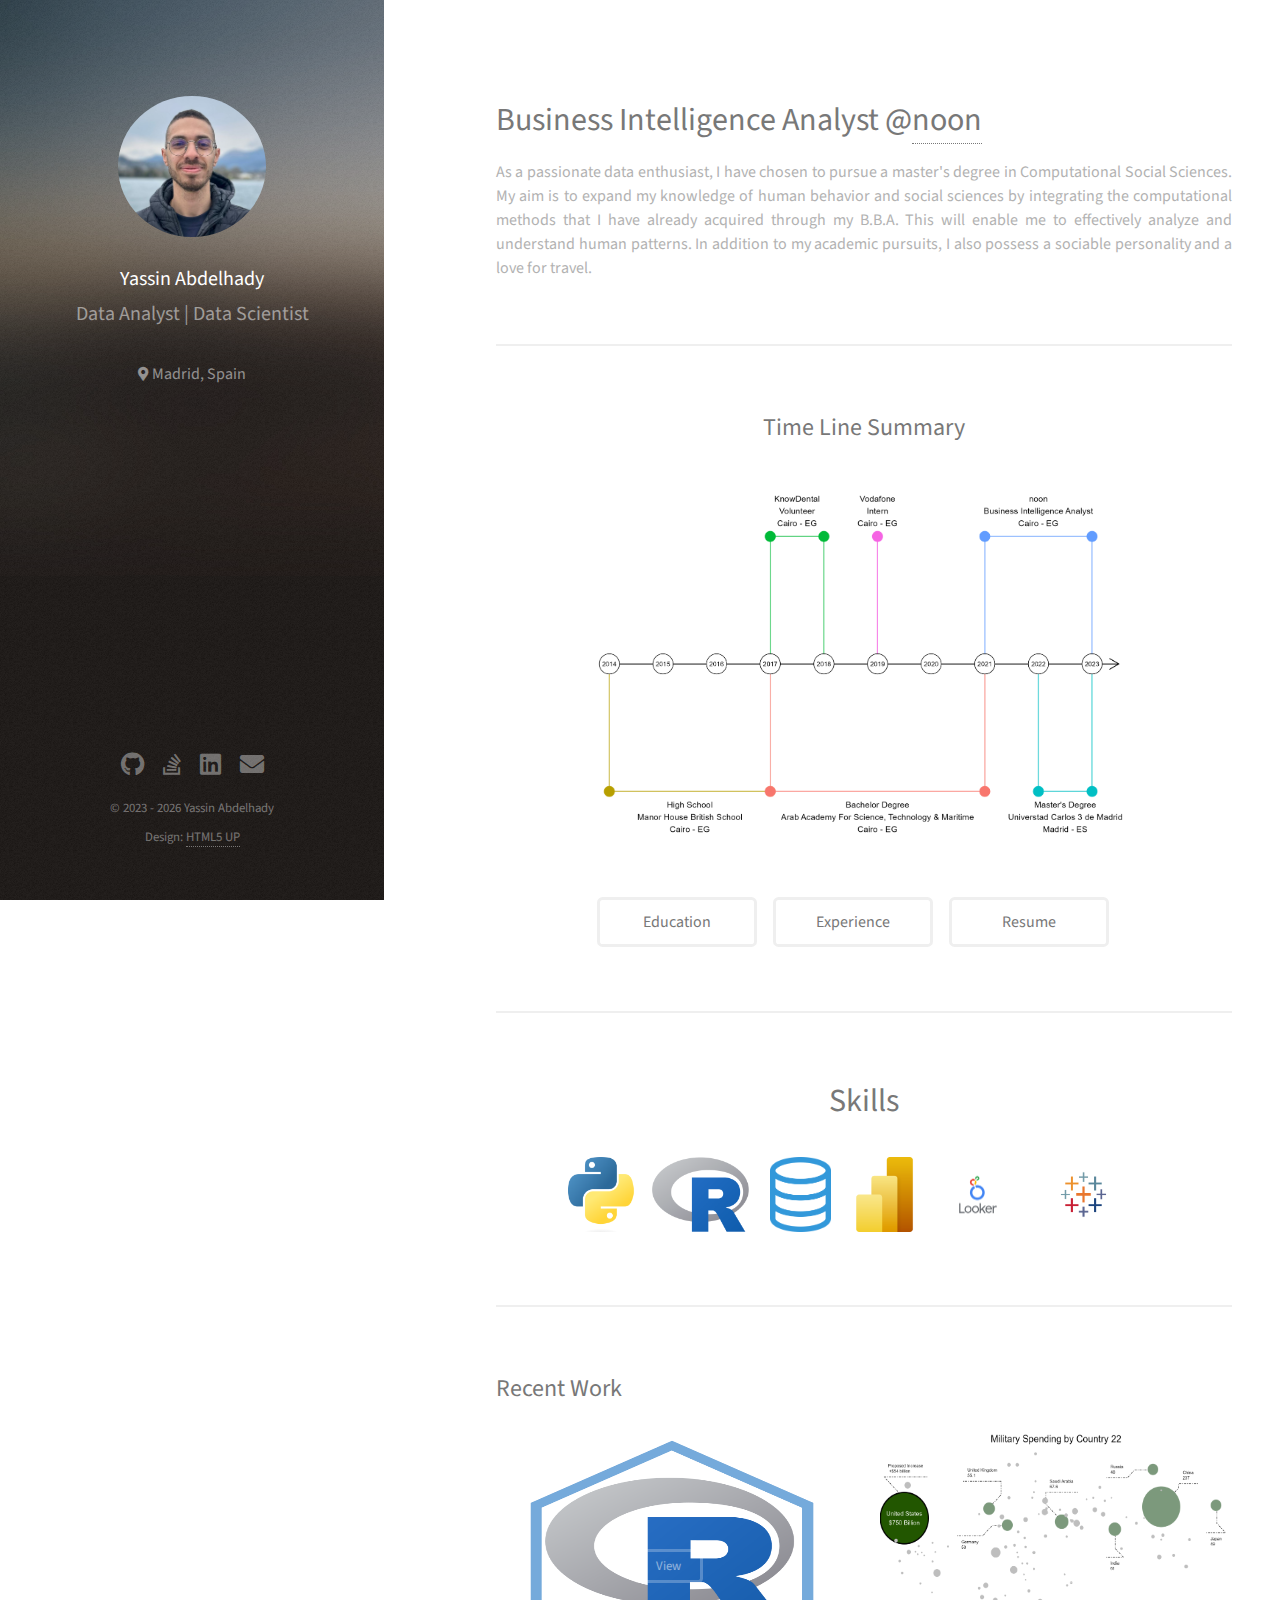
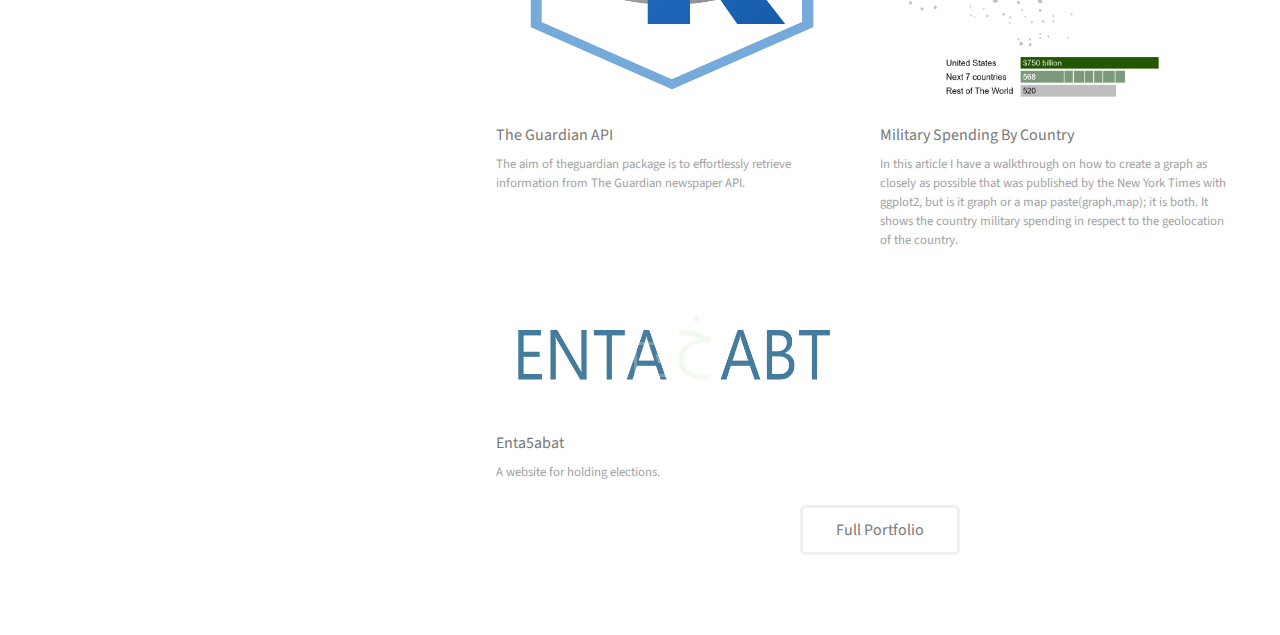
==== commit 8bb1d3c6: "adjust" ====
--- a/index.html
+++ b/index.html
@@ -86,9 +86,7 @@
 									<h3>The Guardian API</h3>
 								</a>
 								<p>
-									The aim of theguardian package is to effortlessly retrieve information from The Guardian newspaper API. This package is based on two primary concepts:
-									<br>-Retrieving the fundamental API data provided by The Guardian.
-									<br>-Retrieving the fundamental API data provided by The Guardian along with extracting the article's body, author name, and tags through web scraping.									 
+									The aim of theguardian package is to effortlessly retrieve information from The Guardian newspaper API.							 
 								</p>
 							</article>
 
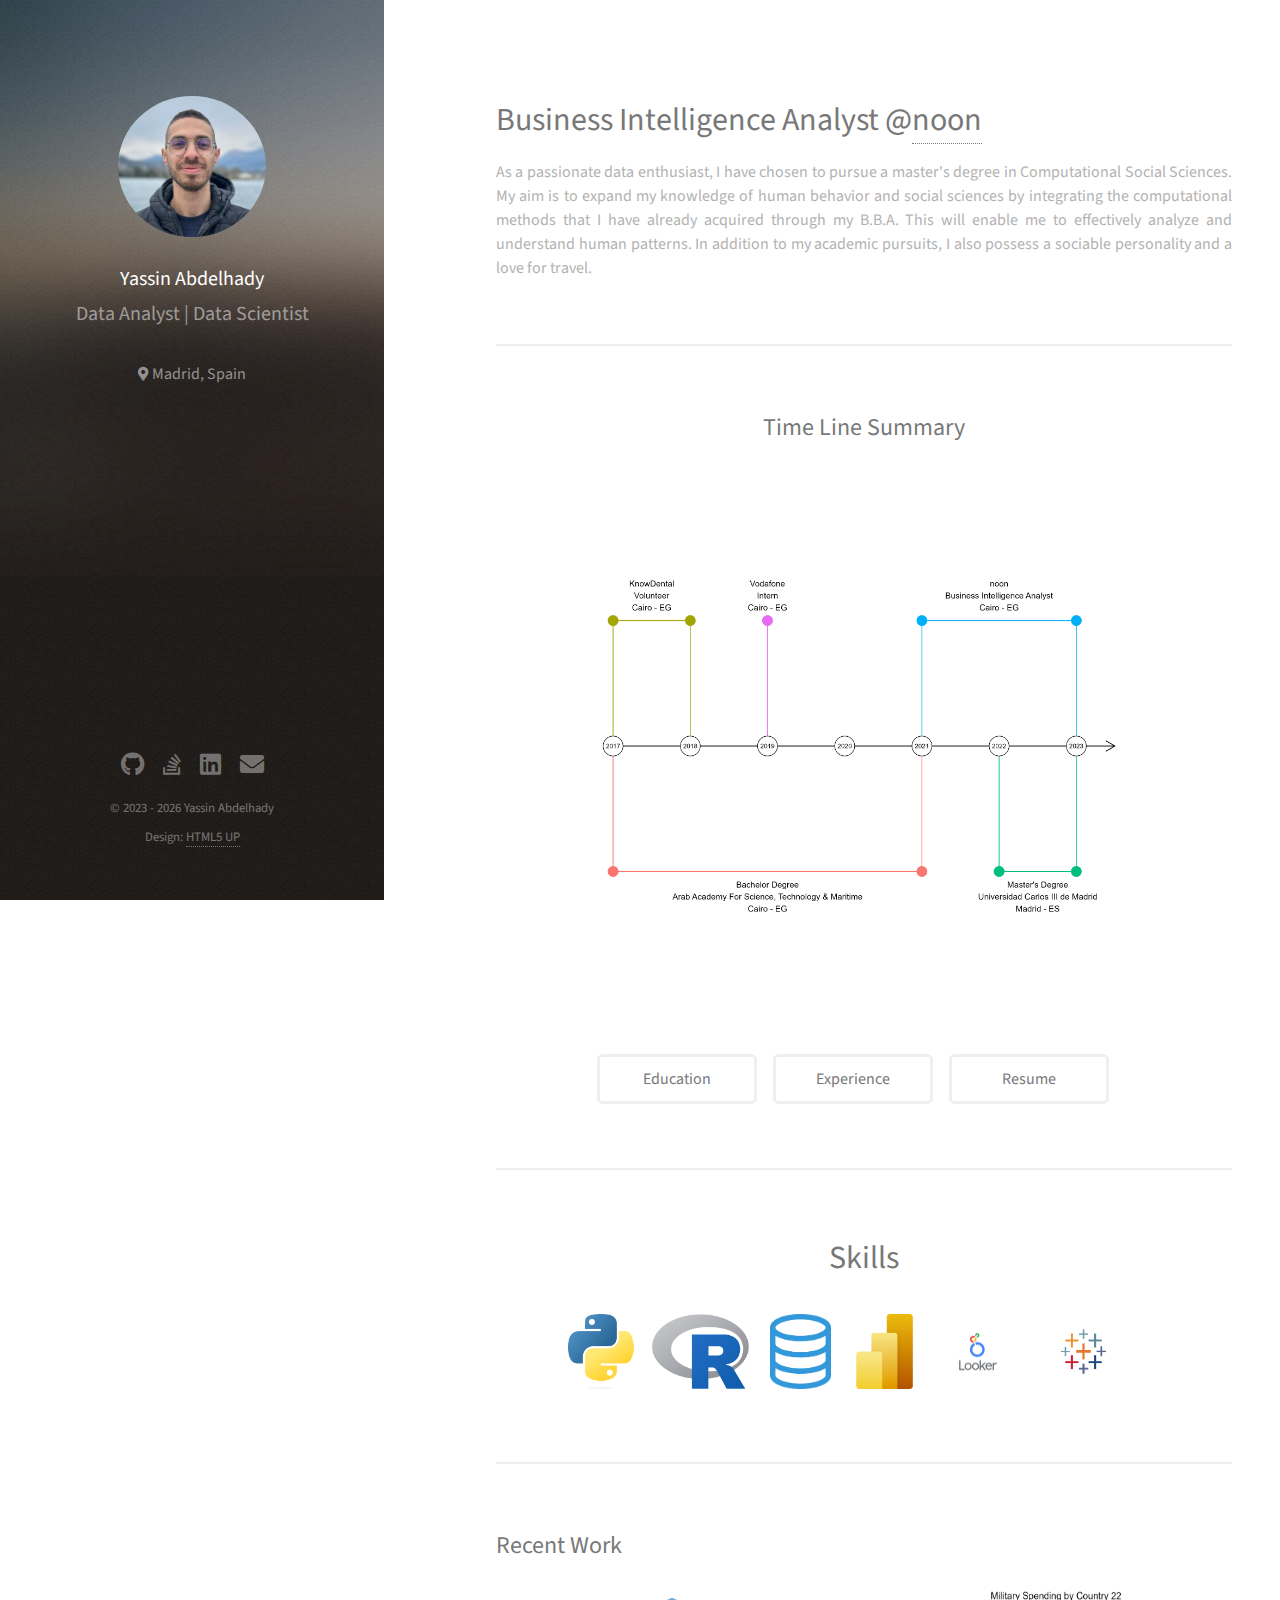
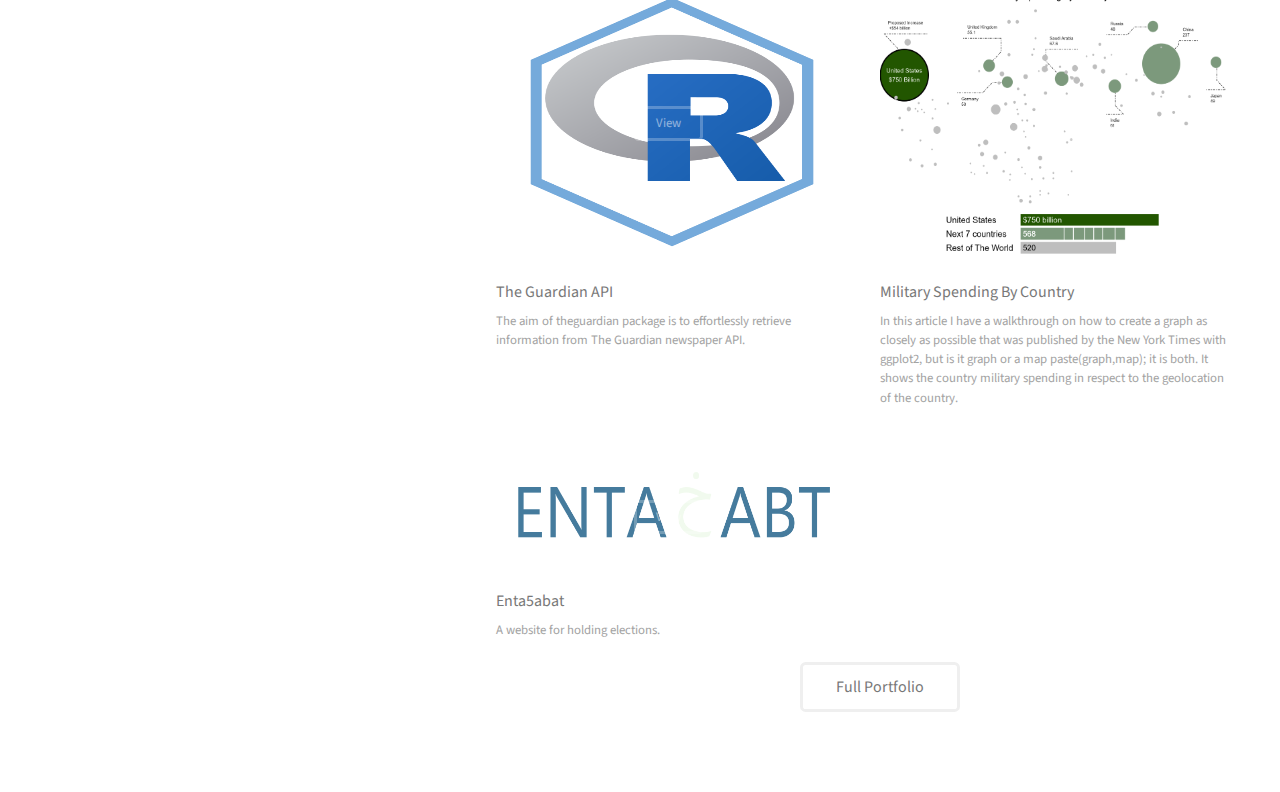
==== commit cc7d2865: "Update index.html" ====
--- a/index.html
+++ b/index.html
@@ -8,6 +8,17 @@
 		<link rel="stylesheet" href="assets/css/main.css" />
 		<link rel="icon" type="image/x-icon" href="pineapple.ico">
 	</head>
+	
+<!-- Google tag (gtag.js) -->
+<script async src="https://www.googletagmanager.com/gtag/js?id=G-BDLRMCT2YZ"></script>
+<script>
+  window.dataLayer = window.dataLayer || [];
+  function gtag(){dataLayer.push(arguments);}
+  gtag('js', new Date());
+
+  gtag('config', 'G-BDLRMCT2YZ');
+</script>
+
 	<body class="is-preload">
 		<!-- Header -->
 			
@@ -81,7 +92,7 @@
 						<h2>Recent Work</h2>
 						<div class="row">
 							<article class="col-6 col-12-xsmall work-item">
-								<a href="http://127.0.0.1:5500/projects/theguardianapi/TheGuardianApi.html" class="image fit thumb"><img src="projects/theguardianapi/rpackages.png" alt="" /></a>
+								<a href="projects/theguardianapi/TheGuardianApi.html" class="image fit thumb"><img src="projects/theguardianapi/rpackages.png" alt="" /></a>
 								<a href="https://github.com/Yassinabdelhadyy/theguardian">
 									<h3>The Guardian API</h3>
 								</a>
@@ -92,14 +103,14 @@
 
 							<article class="col-6 col-12-xsmall work-item">
 								<!-- <a href="images/fulls/01.jpg" class="image fit thumb"><img src="images/thumbs/01.jpg" alt="" /></a> -->
-								<a href="projects\datavisproject\100490068.html" class="image fit thumb" ><img src="projects\datavisproject\Replication.png" alt="Replication" /></a>
+								<a href="projects/datavisproject/100490068.html" class="image fit thumb" ><img src="projects\datavisproject\Replication.png" alt="Replication" /></a>
 								<a href= "https://csslab.uc3m.es/dataviz/projects/2022/100490068/ ">
 									<h3>Military Spending By Country</h3>
 								</a>
 								<p>In this article I have a walkthrough on how to create a graph as closely as possible that was published by the New York Times with ggplot2, but is it graph or a map paste(graph,map); it is both. It shows the country military spending in respect to the geolocation of the country.</p>
 							</article>
 							<article class="col-6 col-12-xsmall work-item">
-								<a href="http://127.0.0.1:5500/projects/enta5abat/enta5abat.html" class="image fit thumb"><img src="projects\enta5abat\images\enta5abatlogo.png" alt="" /></a>
+								<a href="projects/enta5abat/enta5abat.html" class="image fit thumb"><img src="projects\enta5abat\images\enta5abatlogo.png" alt="" /></a>
 								<a href ="http://reso.great-site.net/?i=1" target="_blank"><h3>Enta5abat</h3></a>
 								<p>A website for holding elections.</p>
 							</article>
@@ -141,4 +152,4 @@
 			<script src="assets/js/main.js"></script>
 
 	</body>
-</html>+</html>
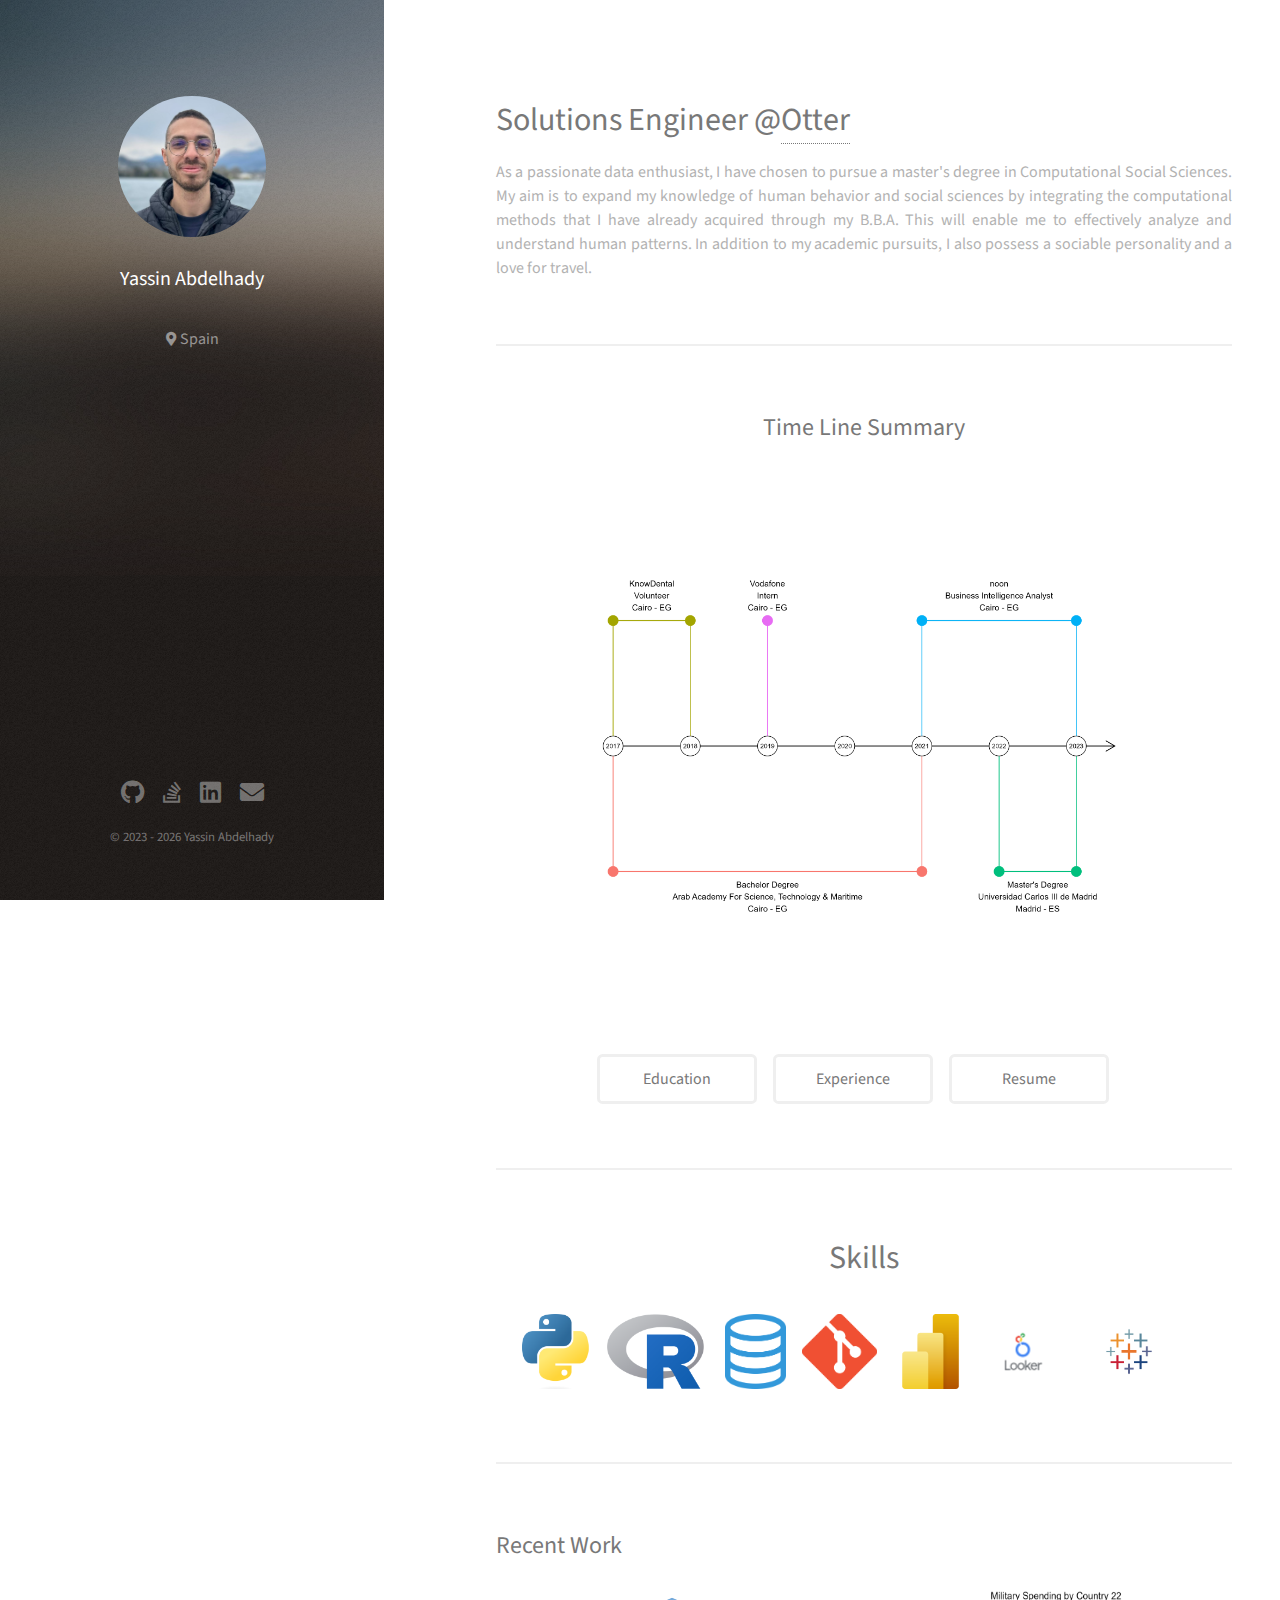
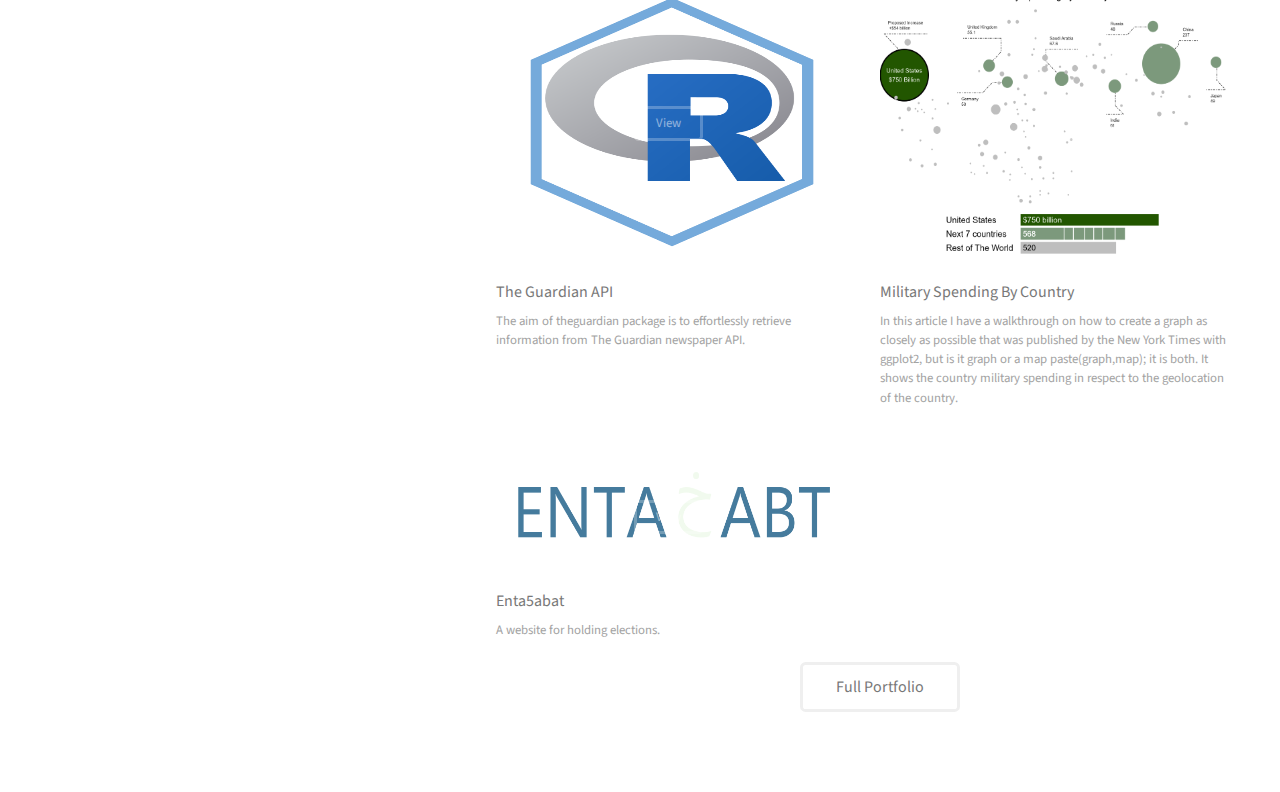
==== commit acfb9588: "some updates" ====
--- a/index.html
+++ b/index.html
@@ -27,9 +27,9 @@
 				<div class="inner">
 					<img class="image avatar" src="images/headshot.jpeg" alt="" />
 					<h1><strong>Yassin Abdelhady</strong></h1>
-					<h1>Data Analyst | Data Scientist</h1>
+					<!-- <h1>Data Analyst | Data Scientist</h1> -->
 					</h1>
-					<br /><i class='fas fa-map-marker-alt' style='font-size:14px'></i>  Madrid, Spain
+					<br /><i class='fas fa-map-marker-alt' style='font-size:14px'></i>  Spain
 				</div>
 			
 			</header>
@@ -39,9 +39,9 @@
 				<!-- One -->
 					<section id="one">
 						<header class="major">
-							<h2>Business Intelligence Analyst 
+							<h2>Solutions Engineer 
 								<!-- <br /> -->
-							@<a href = 'https://www.noon.com/egypt-en/' target="_blank">noon</a></h2>
+							@<a href = 'https://tryotter.com/' target="_blank">Otter</a></h2>
 							<p>
 								As a passionate data enthusiast, I have chosen to pursue a master's degree in Computational Social Sciences. 
 								My aim is to expand my knowledge of human behavior and social sciences by integrating the computational methods that I have already acquired through my B.B.A. 
@@ -61,7 +61,8 @@
 						<ul class="actions">
 							<li style="float: left;"><a href="timeline/education.html" class="button">Education</a></li>
 							<li style="float: left;"><a href="timeline/experience.html" class="button">Experience</a></li>
-							<li style="float: left;"><a href="https://drive.google.com/uc?export=download&id=1dZt0J-HD755Jfjo79L6PGX-BUl7qCb-P" class="button" >Resume</a></li>
+							<!-- <li style="float: left;"><a href="https://drive.google.com/uc?export=download&id=1dZt0J-HD755Jfjo79L6PGX-BUl7qCb-P" class="button" >Resume</a></li> -->
+							<li style="float: left;"><a href="https://docs.google.com/document/d/1dZt0J-HD755Jfjo79L6PGX-BUl7qCb-P/export?format=pdf" class="button" >Resume</a></li>
 							<br>
 							<li style = "color:transparent">blank</li>
 						</ul>
@@ -78,6 +79,7 @@
 							<li style="float: left;" ><img src="images/thumbs/python.png" style="height: 75px;" title='Python'></img></li>
 							<li style="float: left;"><img src="images/thumbs/R.png" style="height: 75px;" title='R'></img></li>
 							<li style="float: left; margin-left: 5px;"><img src="images/thumbs/sql.png" style="height: 75px;" title='SQL'></img></li>
+							<li style="float: left;"><img src="images/thumbs/git.png" style="height: 75px;" title='Git'></img></li>
 							<!-- <li style="float: left;border-left: 2px solid black;height: 75px; margin-left: 25px;"></li> -->
 							<li style="float: left;"><img src="images/thumbs/Power_BI.png" style="height: 75px;" title='Power BI'></img></li>
 							<li style="float: left;"><img src="images/thumbs/Looker.png" style="height: 75px;" title='Looker'></img></li>
@@ -138,7 +140,8 @@
 						<li><a href="mailto:yassinabdelhady@gmail.com" class="icon solid fa-envelope" target="_blank"><span class="label">Email</span></a></li>
 					</ul>
 					<ul class="copyright">
-						<li>&copy; 2023 - <script>document.write(/\d{4}/.exec(Date())[0])</script> Yassin Abdelhady</li><li>Design: <a href="http://html5up.net">HTML5 UP</a></li>
+						<li>&copy; 2023 - <script>document.write(/\d{4}/.exec(Date())[0])</script> Yassin Abdelhady</li> 
+						<!-- <li>Design: <a href="http://html5up.net">HTML5 UP</a></li> -->
 					</ul>
 				</div>
 			</footer>
